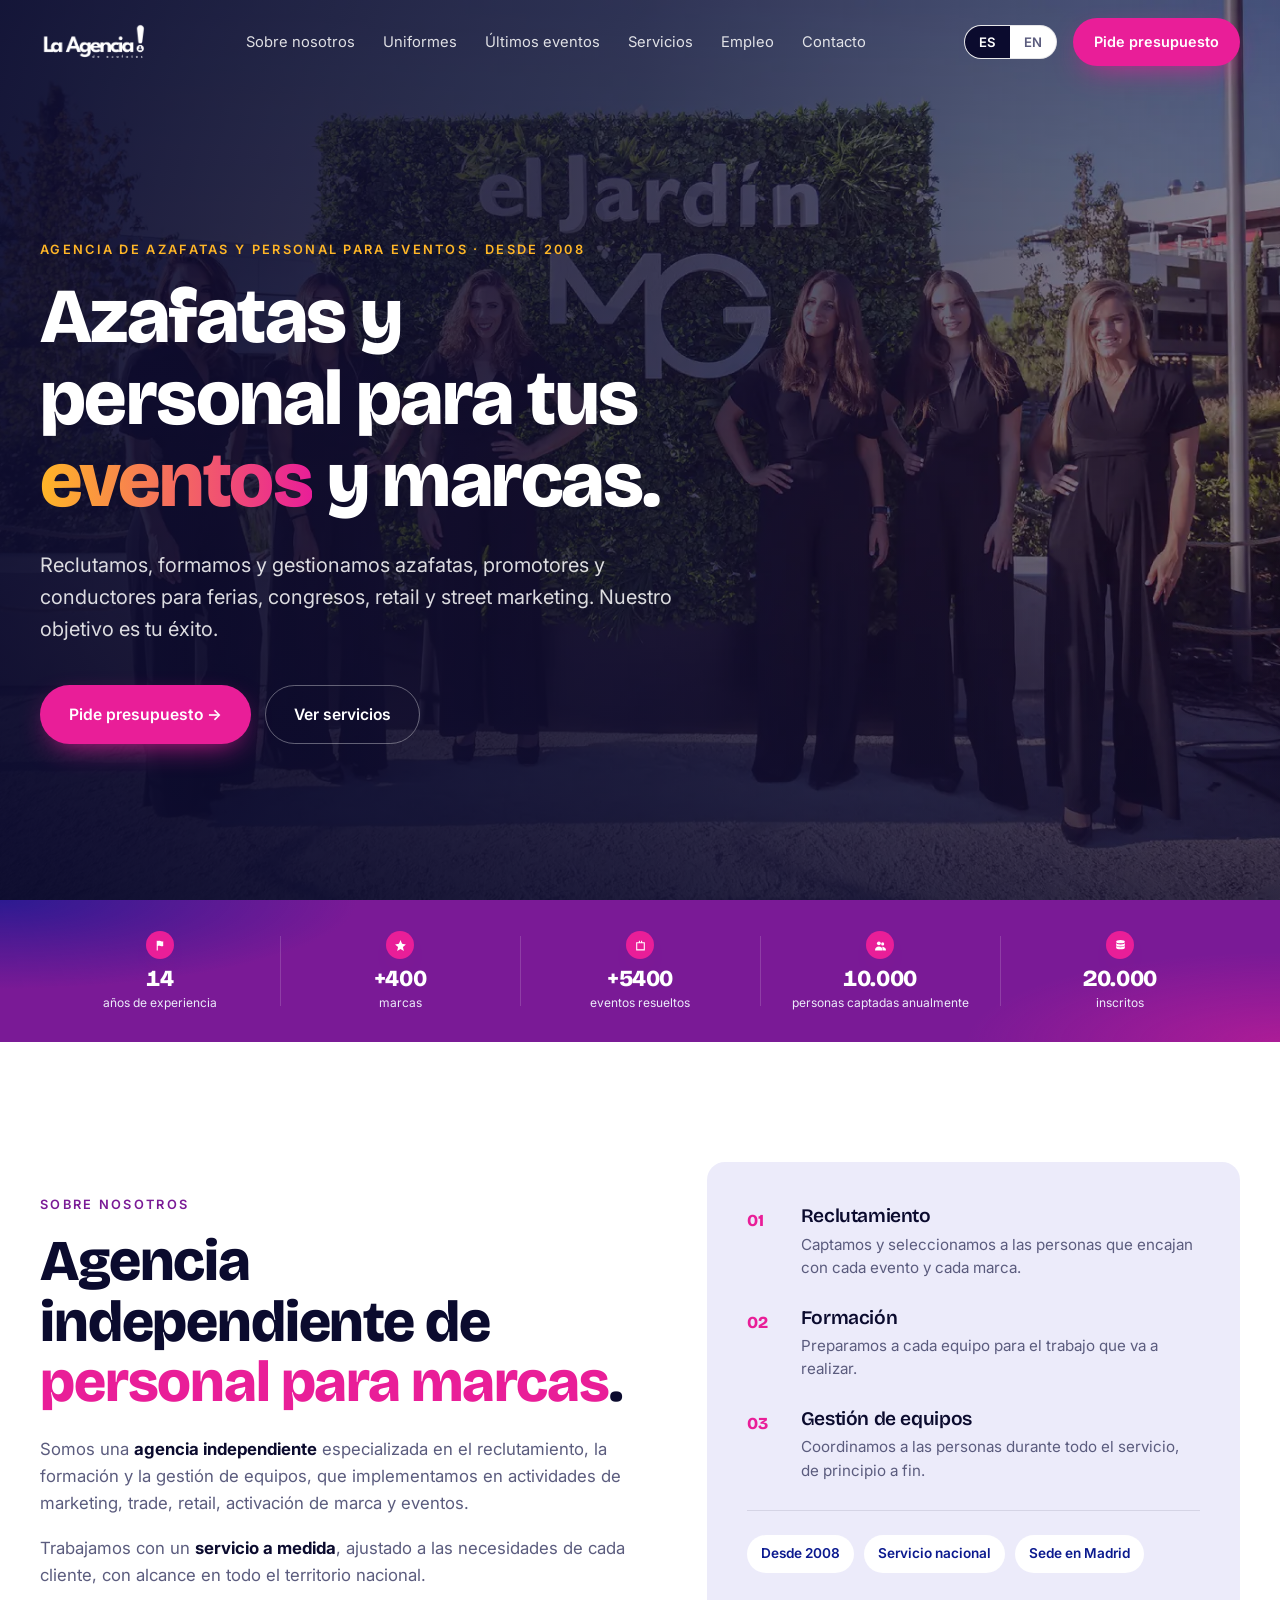
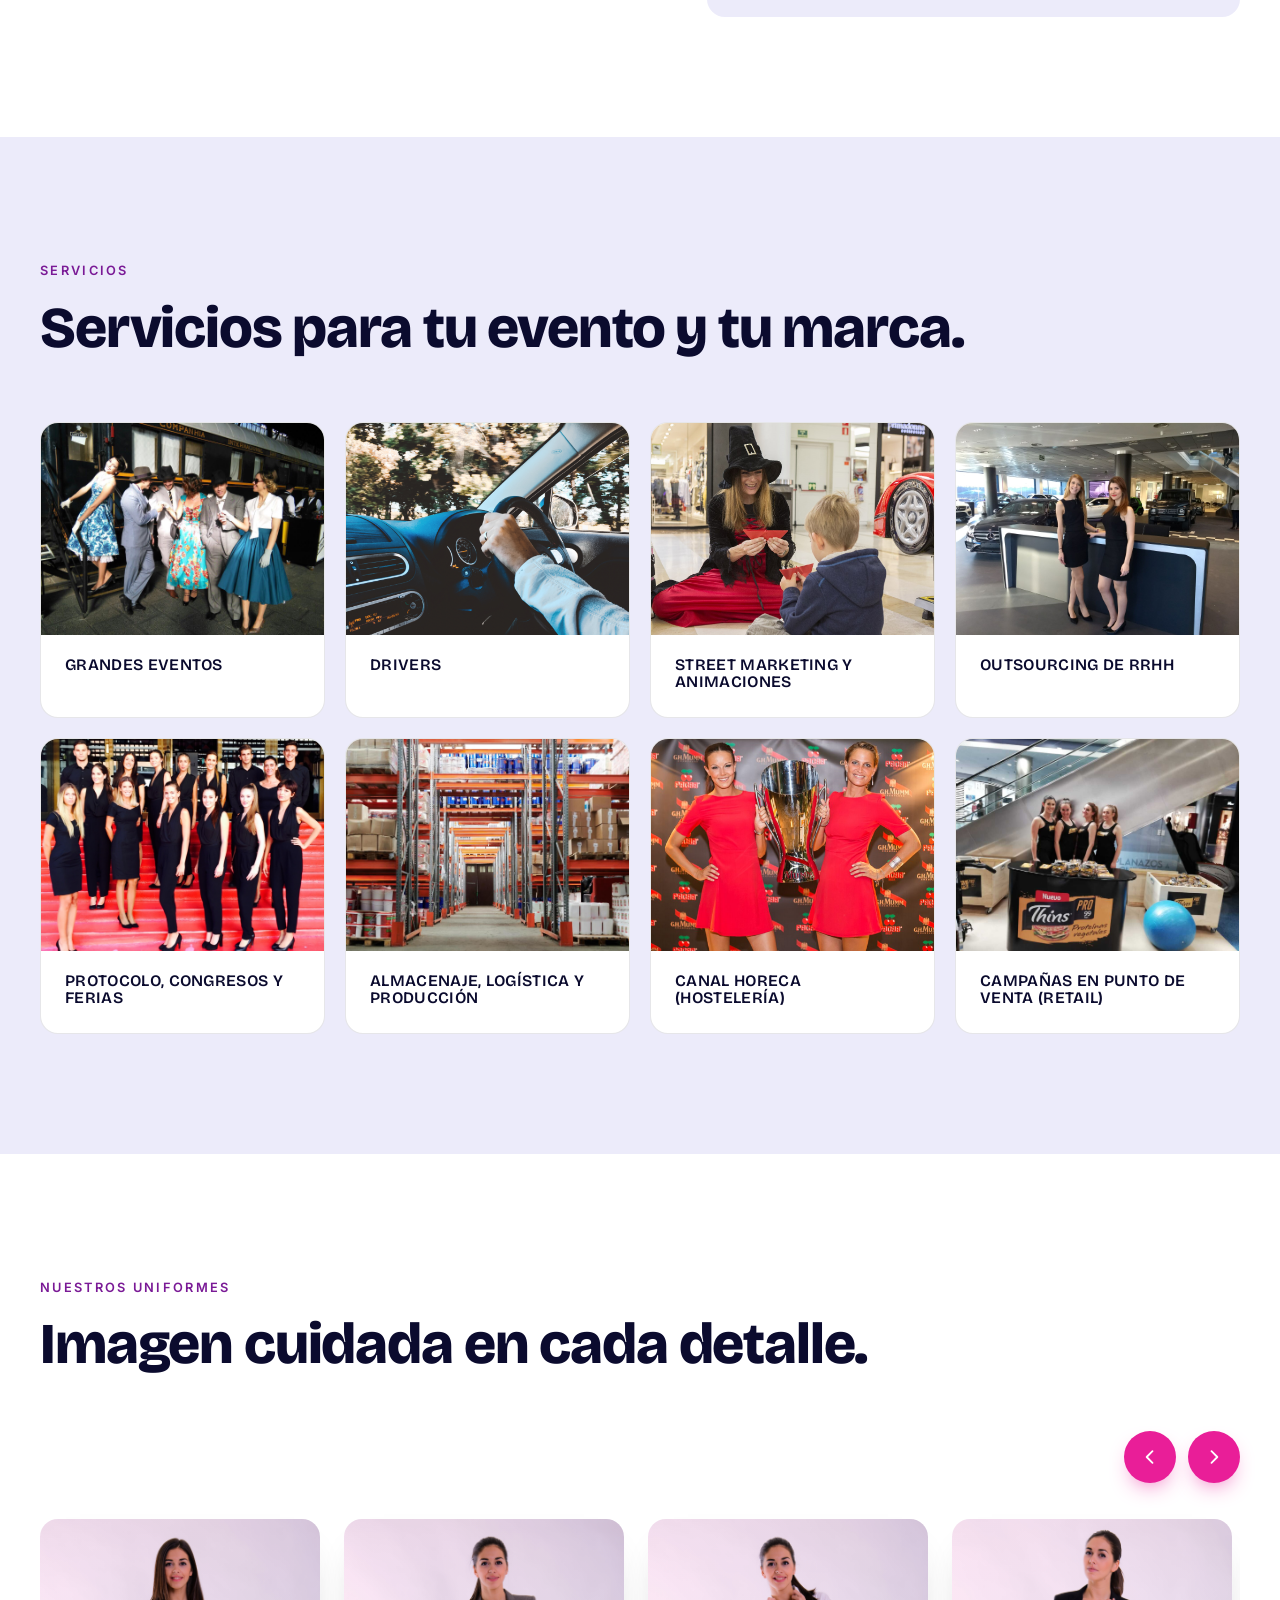
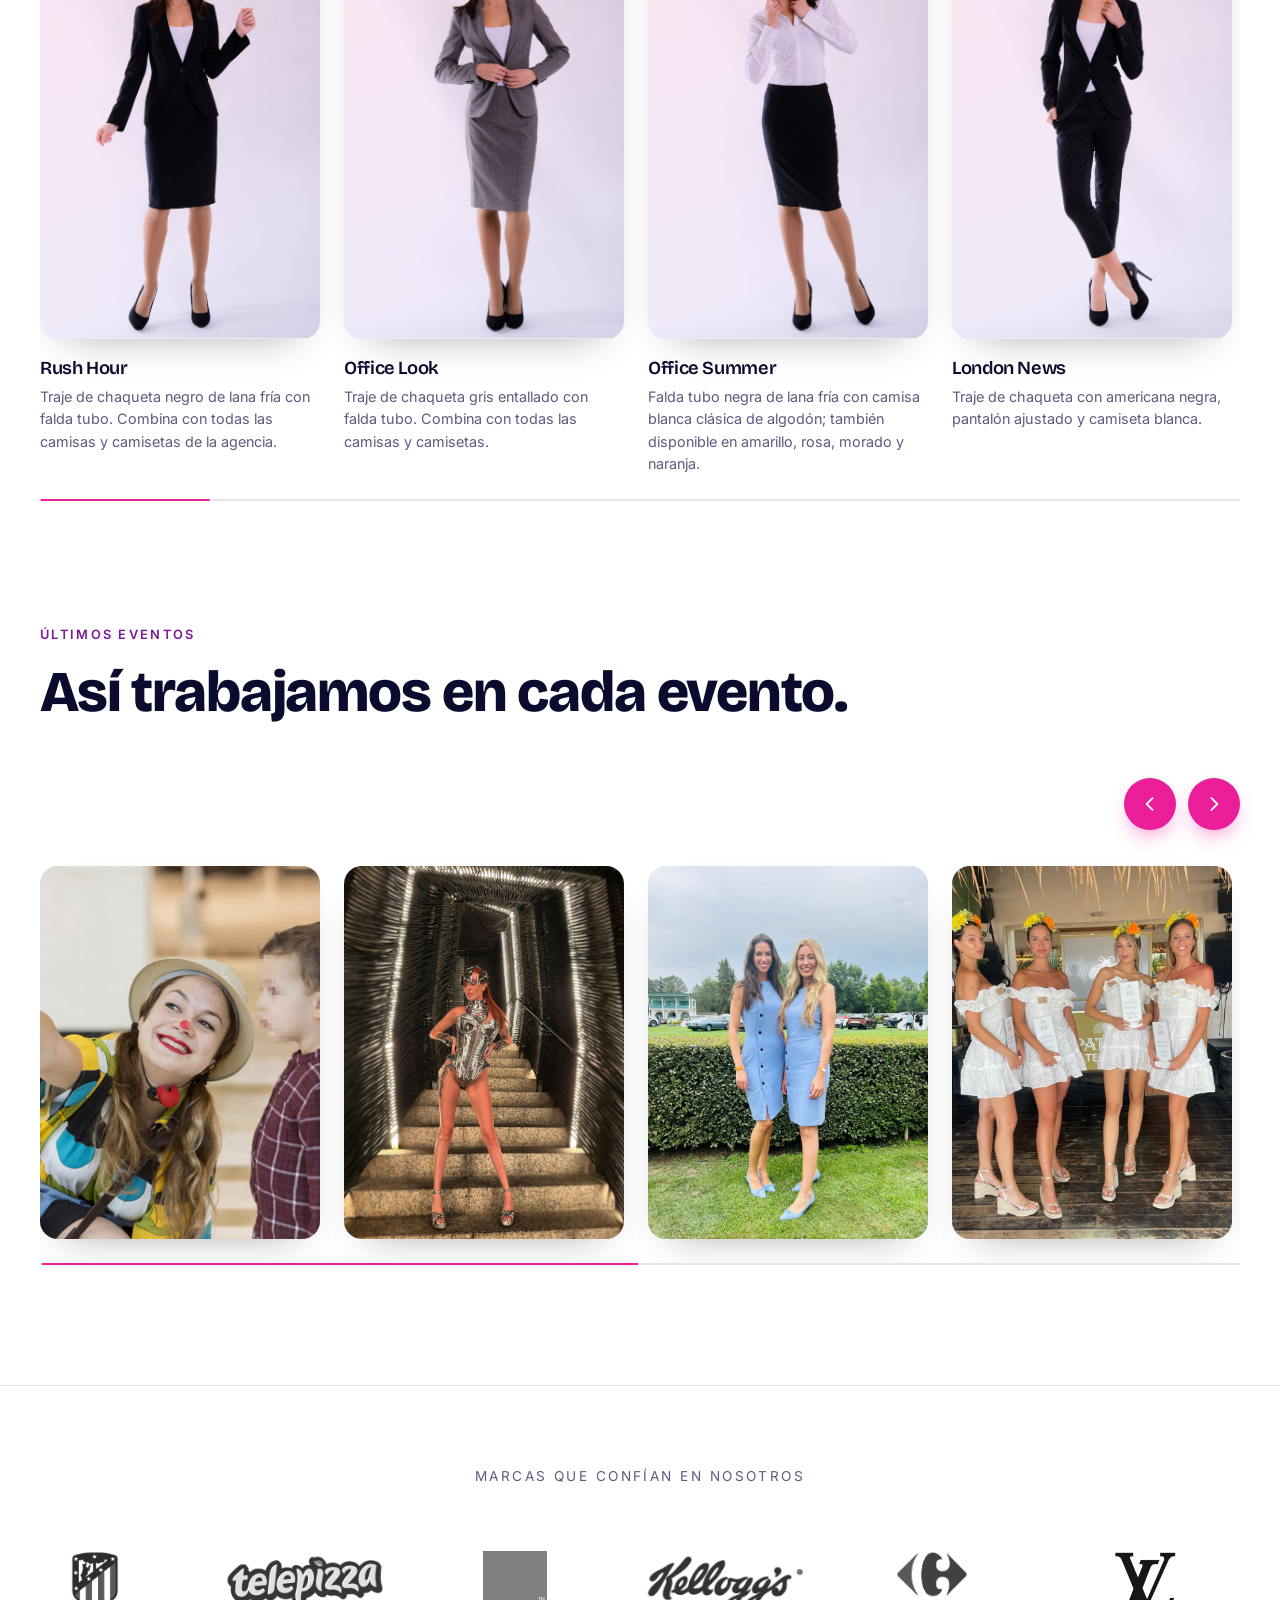
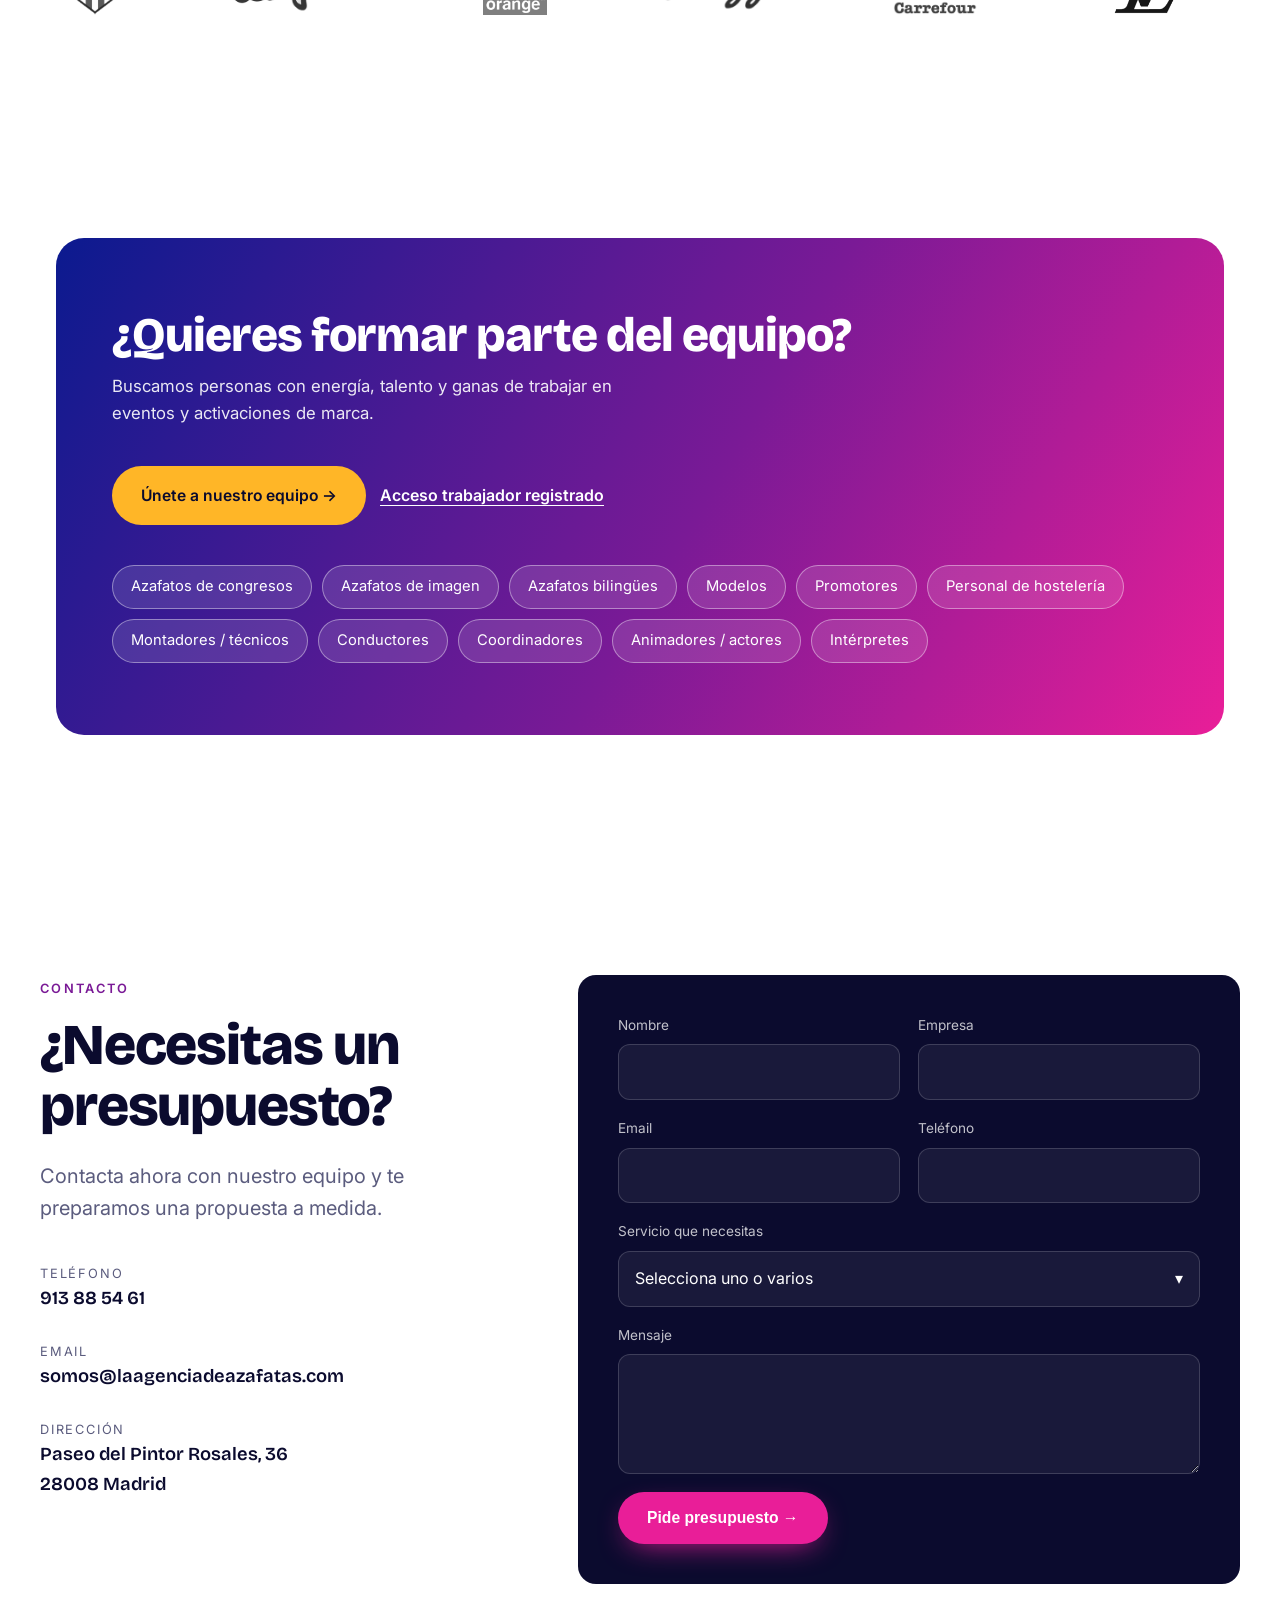
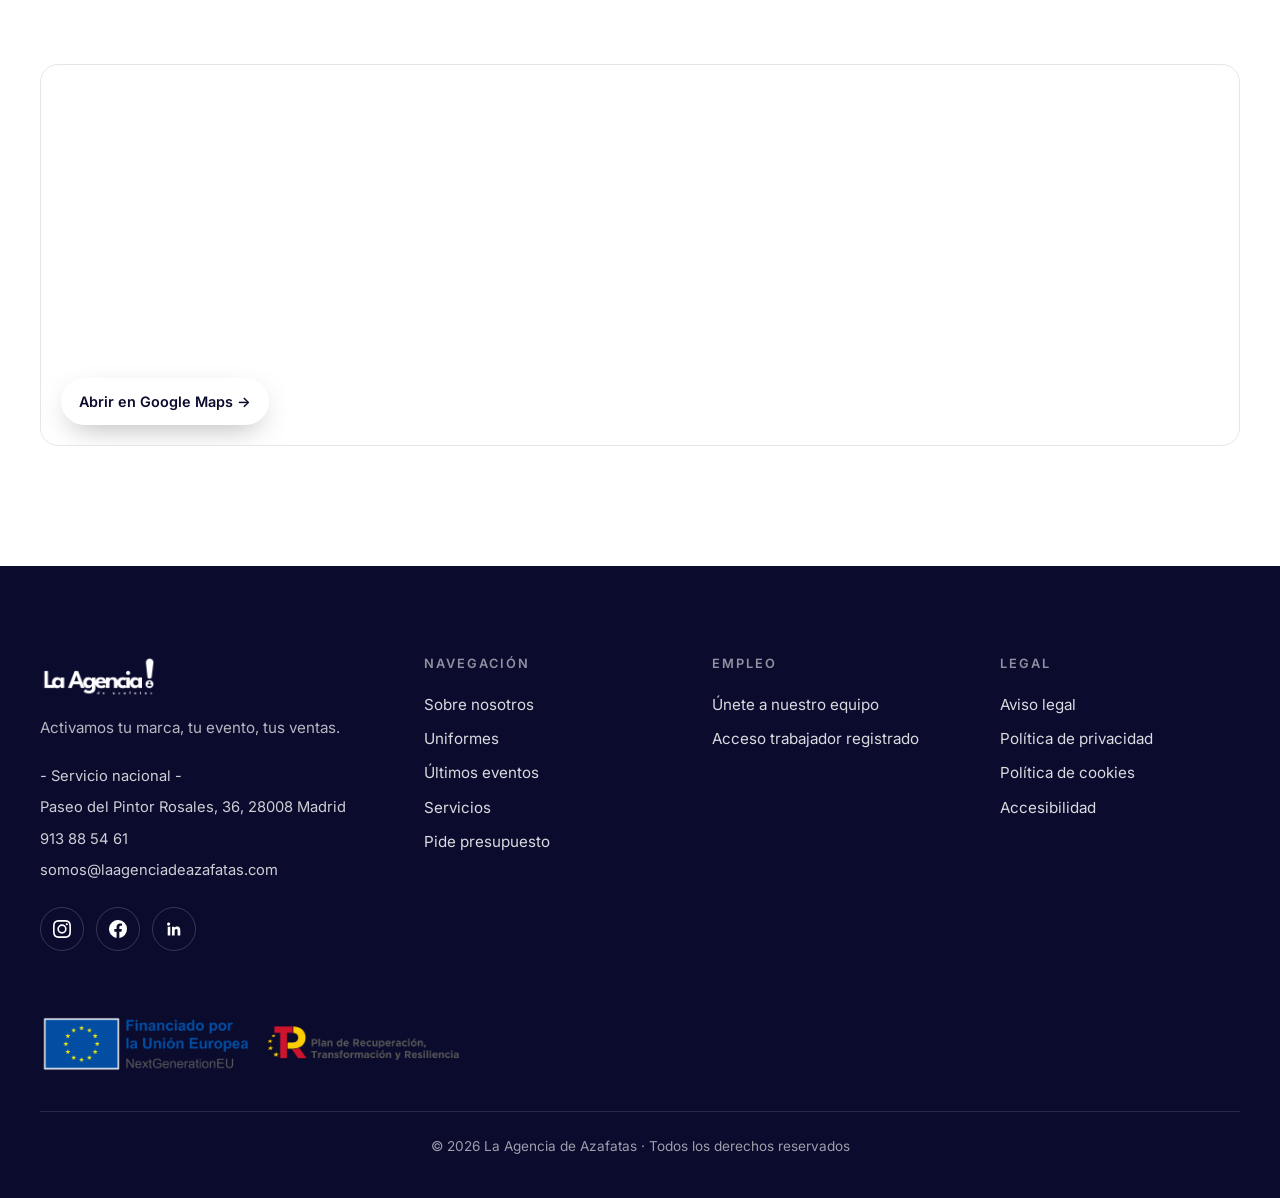
==== index.html @ 6ac0701c "Add files via upload" ====
﻿<!DOCTYPE html>
<html lang="es-ES">
<head>
  <meta charset="UTF-8">
  <meta name="viewport" content="width=device-width, initial-scale=1.0">
  <title>La Agencia de Azafatas | Activamos tu marca, tu evento, tus ventas</title>
  <meta name="description" content="Agencia independiente de reclutamiento, formación y gestión de equipos para marketing, trade, retail, activación de marca y eventos. Desde 2008.">
  <link rel="icon" href="favicon.svg" type="image/svg+xml">
  <link rel="icon" href="favicon.png" type="image/png">
  <link rel="apple-touch-icon" href="favicon.png">
  <link rel="preconnect" href="https://fonts.googleapis.com">
  <link rel="preconnect" href="https://fonts.gstatic.com" crossorigin>
  <link href="https://fonts.googleapis.com/css2?family=Bricolage+Grotesque:opsz,wght@12..96,400;12..96,600;12..96,800&family=Inter:wght@400;500;600&display=swap" rel="stylesheet">
  <style>
    :root {
      --bg: #FFFFFF;
      --surface: #FFFFFF;
      --surface-2: #ECEBFA;
      --ink: #0B0B2E;
      --text: #0B0B2E;
      --muted: #5B5C7E;
      --indigo: #0B1A8F;
      --violet: #7A1A96;
      --accent: #E91E98;
      --accent-dark: #0B1A8F;
      --gold: #FFB627;
      --rose: #FDE6F3;
      --line: rgba(11, 11, 46, 0.10);
      --radius: 18px;
      --max: 1200px;
      --font-display: 'Bricolage Grotesque', system-ui, sans-serif;
      --font-body: 'Inter', system-ui, sans-serif;
    }

    * { margin: 0; padding: 0; box-sizing: border-box; }
    html { scroll-behavior: smooth; }
    body {
      background: var(--bg);
      color: var(--text);
      font-family: var(--font-body);
      line-height: 1.6;
      overflow-x: hidden;
    }
    img, svg { display: block; max-width: 100%; }
    a { color: inherit; text-decoration: none; }
    ::selection { background: var(--accent); color: #fff; }
    ::-webkit-scrollbar { width: 8px; }
    ::-webkit-scrollbar-track { background: var(--bg); }
    ::-webkit-scrollbar-thumb { background: var(--accent); border-radius: 4px; }

    .container { width: min(var(--max), calc(100% - 32px)); margin: 0 auto; }
    section { position: relative; padding: 120px 0; }

    .eyebrow {
      font-size: 0.8rem;
      letter-spacing: 0.18em;
      text-transform: uppercase;
      color: var(--violet);
      font-weight: 600;
      margin-bottom: 16px;
      display: inline-block;
    }
    h1, h2, h3 { font-family: var(--font-display); line-height: 1.05; letter-spacing: -0.02em; }
    h2 { font-size: clamp(2.2rem, 5vw, 3.6rem); font-weight: 800; margin-bottom: 24px; }
    h3 { font-size: 1.35rem; font-weight: 600; margin-bottom: 8px; }
    .lead { font-size: clamp(1.05rem, 1.6vw, 1.25rem); color: var(--muted); max-width: 640px; }

    .btn {
      display: inline-flex;
      align-items: center;
      gap: 10px;
      padding: 16px 28px;
      border-radius: 999px;
      font-weight: 600;
      font-size: 0.98rem;
      border: 1px solid transparent;
      transition: transform .3s ease, box-shadow .3s ease, background .3s ease, color .3s ease;
      cursor: pointer;
    }
    .btn-primary { background: var(--accent); color: #fff; box-shadow: 0 10px 30px -12px var(--accent); }
    .btn-primary:hover { transform: translateY(-3px); background: var(--accent-dark); }
    .btn-ghost { border-color: var(--line); color: var(--text); background: var(--surface); }
    .btn-ghost:hover { transform: translateY(-3px); border-color: var(--accent); color: var(--accent); }

    /* ---------- NAV ---------- */
    .nav {
      position: fixed;
      top: 0; left: 0; right: 0;
      z-index: 100;
      transition: background .4s ease, box-shadow .4s ease;
    }
    .nav.scrolled {
      background: color-mix(in srgb, var(--surface) 82%, transparent);
      backdrop-filter: blur(14px);
      -webkit-backdrop-filter: blur(14px);
      box-shadow: 0 1px 0 var(--line);
    }
    .nav-inner {
      display: flex;
      align-items: center;
      justify-content: space-between;
      gap: 24px;
      height: 84px;
    }
    .logo img { height: 42px; width: auto; }
    .nav-links { display: flex; align-items: center; gap: 28px; list-style: none; }
    .nav-links a { font-size: 0.92rem; color: var(--muted); transition: color .3s; }
    .nav-links a:hover { color: var(--accent); }
    .nav-right { display: flex; align-items: center; gap: 16px; }
    .lang {
      display: inline-flex;
      border: 1px solid var(--line);
      border-radius: 999px;
      overflow: hidden;
      background: var(--surface);
    }
    .lang button {
      background: none;
      border: none;
      padding: 8px 14px;
      font: 600 0.82rem var(--font-body);
      color: var(--muted);
      cursor: pointer;
      transition: background .3s, color .3s;
    }
    .lang button[aria-pressed="true"] { background: var(--ink); color: #fff; }
    .nav-cta { padding: 11px 20px; font-size: 0.9rem; }
    .menu-toggle {
      display: none;
      background: none;
      border: none;
      color: var(--text);
      font-size: 1.6rem;
      cursor: pointer;
      line-height: 1;
    }

    /* ---------- HERO ---------- */
    .hero {
      min-height: 100vh;
      min-height: 100svh;
      display: flex;
      flex-direction: column;
      justify-content: center;
      padding: 120px 0 40px;
      overflow: hidden;
    }
    .hero-bg {
      position: absolute;
      inset: -10% 0;
      background:
        radial-gradient(55% 50% at 85% 25%, color-mix(in srgb, var(--accent) 22%, transparent), transparent 70%),
        radial-gradient(45% 40% at 5% 90%, color-mix(in srgb, var(--accent) 10%, transparent), transparent 70%);
      z-index: -1;
      will-change: transform;
    }
    .hero h1 {
      font-size: clamp(2.025rem, 6.075vw, 5.0625rem);
      font-weight: 800;
      max-width: 14ch;
      margin-bottom: 28px;
    }
    .hero h1 em {
      font-style: normal;
      background: linear-gradient(90deg, var(--indigo), var(--accent));
      -webkit-background-clip: text;
      background-clip: text;
      color: transparent;
    }
    .hero-actions { display: flex; flex-wrap: wrap; gap: 14px; margin-top: 40px; }
    /* ---------- HERO CON VÍDEO EN BUCLE ---------- */
    .hero-video { position: relative; }
    #heroVideo {
      position: absolute;
      inset: 0;
      width: 100%;
      height: 100%;
      object-fit: cover;
    }
    .hero-shade {
      position: absolute;
      inset: 0;
      background:
        linear-gradient(90deg, rgba(11, 11, 46, 0.92) 0%, rgba(11, 11, 46, 0.72) 50%, rgba(11, 11, 46, 0.35) 100%),
        linear-gradient(0deg, rgba(11, 11, 46, 0.6) 0%, transparent 40%);
    }
    .hero-content { position: relative; z-index: 2; }
    .hero-video .eyebrow { color: var(--gold); }
    .hero-video h1 { color: #fff; }
    .hero-video h1 em {
      background: linear-gradient(90deg, var(--gold), var(--accent));
      -webkit-background-clip: text;
      background-clip: text;
      color: transparent;
    }
    .hero-video .lead { color: rgba(255, 255, 255, 0.85); }
    .hero-video .btn-ghost { background: transparent; color: #fff; border-color: rgba(255, 255, 255, 0.35); }
    .hero-video .btn-ghost:hover { color: var(--gold); border-color: var(--gold); }
    /* Barra transparente sobre el vídeo: logo y enlaces en blanco */
    .nav:not(.scrolled) .logo img { filter: brightness(0) invert(1); }
    .nav:not(.scrolled) .nav-links a { color: rgba(255, 255, 255, 0.85); }
    .nav:not(.scrolled) .nav-links a:hover { color: var(--gold); }
    .nav:not(.scrolled) .menu-toggle { color: #fff; }

    /* ---------- ABOUT ---------- */
    .about-grid {
      display: grid;
      grid-template-columns: 1.1fr 1fr;
      gap: 80px;
      align-items: center;
    }
    .about-text p + p { margin-top: 18px; }
    .about-text p { color: var(--muted); font-size: 1.05rem; }
    .about-text strong { color: var(--text); }
    .pillars {
      background: var(--surface-2);
      border-radius: var(--radius);
      padding: 44px 40px;
      display: grid;
      gap: 28px;
    }
    .pillar { display: flex; gap: 22px; align-items: flex-start; }
    .pillar-num {
      font-family: var(--font-display);
      font-size: 1.05rem;
      font-weight: 800;
      color: var(--accent);
      min-width: 32px;
      padding-top: 2px;
    }
    .pillar h3 { font-size: 1.2rem; margin-bottom: 6px; color: var(--ink); }
    .pillar p { color: var(--muted); font-size: 0.95rem; line-height: 1.55; margin: 0; }
    .pillar-facts {
      list-style: none;
      display: flex;
      flex-wrap: wrap;
      gap: 10px;
      padding-top: 24px;
      border-top: 1px solid var(--line);
    }
    .pillar-facts li {
      font-size: 0.85rem;
      font-weight: 600;
      color: var(--indigo);
      background: var(--surface);
      border-radius: 999px;
      padding: 8px 14px;
    }

    /* ---------- STATS BAND ---------- */
    .stats {
      background:
        radial-gradient(40% 90% at 0% 0%, color-mix(in srgb, var(--indigo) 70%, transparent), transparent 70%),
        radial-gradient(35% 90% at 100% 100%, color-mix(in srgb, var(--accent) 45%, transparent), transparent 70%),
        var(--violet);
      color: #fff;
      padding: 25px 0;
    }
    .stats-grid {
      list-style: none;
      display: grid;
      grid-template-columns: repeat(5, 1fr);
    }
    .stat {
      position: relative;
      text-align: center;
      padding: 6px 20px;
    }
    .stat + .stat::before {
      content: '';
      position: absolute;
      left: 0;
      top: 12%;
      bottom: 12%;
      width: 1px;
      background: rgba(255, 255, 255, 0.16);
    }
    .stat-icon {
      width: 28px;
      height: 28px;
      margin: 0 auto 8px;
      border-radius: 50%;
      display: grid;
      place-items: center;
      background: var(--accent);
      box-shadow: 0 10px 22px -12px var(--accent);
    }
    .stat-icon svg { width: 13px; height: 13px; fill: #fff; }
    .stat-num {
      font-family: var(--font-display);
      font-size: clamp(1.15rem, 1.8vw, 1.5rem);
      font-weight: 800;
      line-height: 1;
      letter-spacing: -0.02em;
      font-variant-numeric: tabular-nums;
    }
    .stat-label {
      margin-top: 4px;
      font-size: 0.75rem;
      line-height: 1.45;
      color: var(--surface-2);
    }
    .stat-clone { display: none; }
    @media (max-width: 1000px) {
      .stats-grid { grid-template-columns: repeat(3, 1fr); row-gap: 48px; }
      .stat + .stat::before { display: none; }
    }
    @media (max-width: 560px) {
      .stats { overflow: hidden; }
      .stats-grid {
        display: flex;
        width: max-content;
        animation: stats-loop 24s linear infinite;
      }
      .stat { flex: 0 0 200px; padding: 6px 28px; }
      .stat + .stat::before { display: block; }
      .stat-clone { display: block; }
      .stat-icon { width: 44px; height: 44px; margin-bottom: 10px; }
      .stat-icon svg { width: 20px; height: 20px; }
      .stat-num { font-size: 2.4rem; }
      .stat-label { margin-top: 6px; font-size: 0.95rem; }
    }
    @keyframes stats-loop {
      to { transform: translateX(-50%); }
    }

    /* ---------- SERVICES ---------- */
    .services { background: var(--surface-2); }
    .services-head { margin-bottom: 64px; }
    .services-grid {
      display: grid;
      grid-template-columns: repeat(auto-fit, minmax(260px, 1fr));
      gap: 20px;
      list-style: none;
    }
    .service-card {
      background: var(--surface);
      border: 1px solid var(--line);
      border-radius: var(--radius);
      overflow: hidden;
      transition: transform .5s cubic-bezier(.2,.8,.2,1), border-color .4s, box-shadow .5s;
    }
    .service-card:hover {
      transform: translateY(-8px);
      border-color: var(--accent);
      box-shadow: 0 24px 50px -24px color-mix(in srgb, var(--accent) 60%, transparent);
    }
    .service-img {
      position: relative;
      aspect-ratio: 4 / 3;
      overflow: hidden;
    }
    .service-img img {
      width: 100%;
      height: 100%;
      object-fit: cover;
      transition: transform .8s cubic-bezier(.2,.8,.2,1);
    }
    .service-card:hover .service-img img { transform: scale(1.06); }
    .service-body { padding: 22px 24px 26px; }
    .service-card h3 {
      font-size: 1rem;
      font-weight: 600;
      text-transform: uppercase;
      letter-spacing: 0.02em;
      margin-bottom: 0;
    }

    /* ---------- GALLERY PLACEHOLDERS ---------- */
    .gallery {
      display: grid;
      grid-template-columns: repeat(auto-fit, minmax(240px, 1fr));
      gap: 18px;
      margin-top: 56px;
      list-style: none;
    }
    .gallery li {
      aspect-ratio: 4 / 3;
      border-radius: var(--radius);
      background: linear-gradient(135deg, var(--surface-2), color-mix(in srgb, var(--accent) 18%, var(--surface-2)));
      border: 1px dashed color-mix(in srgb, var(--accent) 40%, transparent);
      display: grid;
      place-items: center;
      color: var(--muted);
      font-size: 0.85rem;
      text-align: center;
      padding: 16px;
    }

    .gallery li span {
      font-size: 0.8rem;
      background: var(--surface);
      padding: 6px 12px;
      border-radius: 999px;
    }
    .gallery li.has-photo {
      background-size: cover;
      background-position: center;
      border: none;
    }
    .gallery li.has-photo span { display: none; }

    /* ---------- CARRUSEL DE UNIFORMES ---------- */
    .uni-carousel { margin-top: 56px; }
    .uni-controls {
      display: flex;
      justify-content: flex-end;
      gap: 12px;
      margin-bottom: 28px;
    }
    .uni-btn {
      flex: 0 0 52px;
      width: 52px;
      height: 52px;
      padding: 0;
      display: grid;
      place-items: center;
      border: none;
      border-radius: 50%;
      background: var(--accent);
      color: #fff;
      cursor: pointer;
      box-shadow: 0 10px 24px -12px var(--accent);
      transition: transform .3s, box-shadow .3s;
    }
    .uni-btn svg { width: 20px; height: 20px; display: block; }
    .uni-btn:hover { transform: translateY(-2px); box-shadow: 0 16px 30px -12px var(--accent); }
    .uni-track {
      display: flex;
      gap: 24px;
      overflow-x: auto;
      scroll-snap-type: x mandatory;
      scroll-behavior: smooth;
      list-style: none;
      padding: 8px 4px 24px;
      scrollbar-width: none;
    }
    .uni-track::-webkit-scrollbar { display: none; }
    .uni-track:focus-visible { outline: 2px solid var(--accent); outline-offset: 4px; border-radius: var(--radius); }
    .uni-card {
      flex: 0 0 min(280px, 78vw);
      scroll-snap-align: start;
    }
    .uni-img {
      aspect-ratio: 3 / 4;
      border-radius: var(--radius);
      overflow: hidden;
      background: var(--surface-2);
      box-shadow: 0 18px 40px -26px rgba(20, 16, 26, .45);
    }
    .uni-img img {
      width: 100%;
      height: 100%;
      object-fit: cover;
      transition: transform .8s cubic-bezier(.2,.8,.2,1);
    }
    .uni-card:hover .uni-img img { transform: scale(1.05); }
    /* Prendas: se ve la figura completa sobre un fondo de color */
    .uni-img.is-garment {
      aspect-ratio: 2 / 3;
      background: linear-gradient(160deg, var(--rose), var(--surface-2));
    }
    .uni-img.is-garment img {
      object-fit: contain;
      mix-blend-mode: multiply;
    }
    .uni-name {
      font-size: 1.15rem;
      margin-top: 20px;
      transition: color .3s;
    }
    .uni-card:hover .uni-name { color: var(--accent); }
    .uni-desc {
      font-size: 0.9rem;
      color: var(--muted);
      margin-top: 8px;
      line-height: 1.55;
    }
    .uni-progress {
      height: 2px;
      background: var(--line);
      border-radius: 2px;
      overflow: hidden;
    }
    .uni-progress-fill {
      height: 100%;
      background: var(--accent);
      transition: transform .2s linear;
    }

    /* ---------- PERFILES DENTRO DE LA SECCIÓN DE EMPLEO ---------- */
    .join-profiles {
      flex: 0 0 100%;
      display: flex;
      flex-wrap: wrap;
      gap: 10px;
      list-style: none;
    }
    .join-profiles li {
      padding: 9px 18px;
      border: 1px solid rgba(255, 255, 255, 0.4);
      border-radius: 999px;
      background: rgba(255, 255, 255, 0.12);
      color: #fff;
      font-size: 0.92rem;
    }

    /* ---------- CLIENTS CAROUSEL ---------- */
    .clients { padding: 80px 0; border-top: 1px solid var(--line); overflow: hidden; }
    .clients-label {
      text-align: center;
      color: var(--muted);
      font-size: 0.85rem;
      letter-spacing: 0.18em;
      text-transform: uppercase;
      margin-bottom: 40px;
    }
    .carousel { overflow: hidden; }
    .carousel-track {
      display: flex;
      gap: 20px;
      width: max-content;
      animation: marquee 45s linear infinite;
      /* Los fondos blancos de los PNG se funden con el fondo de la página */
      mix-blend-mode: multiply;
    }
    .carousel:hover .carousel-track { animation-play-state: paused; }
    .logo-tile {
      flex: 0 0 auto;
      width: 190px;
      height: 110px;
      display: flex;
      align-items: center;
      justify-content: center;
    }
    .logo-tile img {
      display: block;
      height: 64px;
      width: auto;
      max-width: 160px;
      object-fit: contain;
      filter: grayscale(1);
      transition: filter .5s ease;
    }
    .logo-tile:hover img { filter: grayscale(0); }
    @keyframes marquee { to { transform: translateX(-50%); } }

    /* ---------- JOIN ---------- */
    .join {
      background: linear-gradient(120deg, var(--indigo), var(--violet) 55%, var(--accent));
      color: #fff;
      border-radius: 28px;
      padding: 72px 56px;
      display: flex;
      justify-content: space-between;
      align-items: center;
      gap: 40px;
      flex-wrap: wrap;
      margin: 0 auto;
      width: min(var(--max), calc(100% - 32px));
    }
    .join h2 { color: #fff; margin-bottom: 12px; font-size: clamp(2rem, 4vw, 3rem); }
    .join p { font-size: 1.05rem; max-width: 520px; opacity: .9; }
    .join-actions { display: flex; flex-wrap: wrap; gap: 14px; align-items: center; }
    .join .btn { background: var(--gold); color: var(--ink); box-shadow: none; }
    .join .btn:hover { transform: translateY(-3px); filter: brightness(1.06); }
    .join .text-link { color: #fff; font-weight: 600; text-decoration: underline; text-underline-offset: 4px; }

    /* ---------- CONTACT ---------- */
    .contact-grid {
      display: grid;
      grid-template-columns: 1fr 1.1fr;
      gap: 60px;
    }
    .contact-info { display: grid; gap: 28px; margin-top: 40px; }
    .contact-item .label { font-size: 0.8rem; text-transform: uppercase; letter-spacing: .14em; color: var(--muted); }
    .contact-item a, .contact-item p { font-size: 1.15rem; font-family: var(--font-display); font-weight: 600; }
    .contact-item a:hover { color: var(--accent); }
    .form {
      background: var(--ink);
      border-radius: var(--radius);
      padding: 40px;
      display: grid;
      gap: 18px;
    }
    .form-row { display: grid; grid-template-columns: 1fr 1fr; gap: 18px; }
    .field { display: flex; flex-direction: column; gap: 8px; }
    .field label { font-size: 0.85rem; color: var(--muted); }
    .field input, .field select, .field textarea {
      background: var(--bg);
      border: 1px solid var(--line);
      border-radius: 12px;
      padding: 14px 16px;
      color: var(--text);
      font: inherit;
      transition: border-color .3s, box-shadow .3s;
    }
    .field textarea { min-height: 120px; resize: vertical; }
    .field input:focus, .field select:focus, .field textarea:focus {
      outline: none;
      border-color: var(--accent);
      box-shadow: 0 0 0 4px color-mix(in srgb, var(--accent) 18%, transparent);
    }
    .form .btn { justify-self: start; }
    .form .field .field-label { font-size: 0.85rem; color: rgba(255, 255, 255, 0.75); }
    .form .field input[type="checkbox"] {
      flex: 0 0 18px;
      width: 18px;
      height: 18px;
      padding: 0;
      margin: 0;
      background: transparent;
      border: 0;
      accent-color: var(--accent);
    }
    .multi summary {
      list-style: none;
      cursor: pointer;
      display: flex;
      justify-content: space-between;
      align-items: center;
      padding: 14px 16px;
      border-radius: 12px;
      background: rgba(255, 255, 255, 0.06);
      border: 1px solid rgba(255, 255, 255, 0.16);
      color: #fff;
      font-size: 1rem;
    }
    .multi summary::-webkit-details-marker { display: none; }
    .multi summary::after { content: '▾'; transition: transform .3s; }
    .multi[open] summary::after { transform: rotate(180deg); }
    .multi-list {
      display: grid;
      gap: 12px;
      margin-top: 8px;
      padding: 16px;
      border-radius: 12px;
      background: rgba(255, 255, 255, 0.06);
      border: 1px solid rgba(255, 255, 255, 0.16);
    }
    .form .multi-list label {
      display: flex;
      align-items: center;
      gap: 10px;
      color: #fff;
      font-size: 0.95rem;
      cursor: pointer;
    }
    .form .multi-list .multi-all {
      padding-bottom: 12px;
      border-bottom: 1px solid rgba(255, 255, 255, 0.14);
      font-weight: 600;
    }
    .form .field label { color: rgba(255, 255, 255, 0.75); }
    .form .field input, .form .field textarea {
      background: rgba(255, 255, 255, 0.06);
      border-color: rgba(255, 255, 255, 0.16);
      color: #fff;
    }

    .map {
      margin-top: 80px;
      border-radius: var(--radius);
      overflow: hidden;
      border: 1px solid var(--line);
      position: relative;
    }
    .map iframe { display: block; width: 100%; height: 380px; border: 0; filter: grayscale(.15); }
    .map-link {
      position: absolute;
      left: 20px;
      bottom: 20px;
      background: var(--surface);
      padding: 12px 18px;
      border-radius: 999px;
      font-weight: 600;
      font-size: 0.9rem;
      box-shadow: 0 10px 30px -10px rgba(0,0,0,.35);
    }
    .map-link:hover { color: var(--accent); }

    /* ---------- FOOTER ---------- */
    footer {
      background: var(--ink);
      color: #fff;
      padding: 88px 0 40px;
    }
    .footer-top {
      display: grid;
      grid-template-columns: 1.4fr 1fr 1fr 1fr;
      gap: 48px;
    }
    /* Versión en blanco del logo de color, para fondo oscuro */
    .footer-logo img { height: 46px; width: auto; filter: brightness(0) invert(1); }
    .footer-tagline { color: rgba(255,255,255,.7); margin-top: 16px; font-size: .95rem; max-width: 320px; }
    .footer-contact { margin-top: 24px; display: grid; gap: 8px; font-size: .92rem; color: rgba(255,255,255,.8); font-style: normal; }
    .footer-contact a:hover { color: var(--accent); }
    .footer-social { display: flex; gap: 12px; margin-top: 24px; }
    .footer-social a {
      width: 44px; height: 44px;
      border-radius: 50%;
      border: 1px solid rgba(255,255,255,.18);
      display: grid;
      place-items: center;
      transition: background .3s, border-color .3s, transform .3s;
    }
    .footer-social a:hover { background: var(--accent); border-color: var(--accent); transform: translateY(-3px); }
    .footer-social svg { width: 18px; height: 18px; fill: currentColor; }
    .footer-col h4 {
      font-family: var(--font-body);
      font-size: .8rem;
      letter-spacing: .16em;
      text-transform: uppercase;
      color: rgba(255,255,255,.55);
      margin-bottom: 18px;
      font-weight: 600;
    }
    .footer-col ul { list-style: none; display: grid; gap: 10px; font-size: .95rem; }
    .footer-col a { color: rgba(255,255,255,.85); transition: color .3s; }
    .footer-col a:hover { color: var(--accent); }

    .footer-eu { margin-top: 56px; }
    .footer-eu img { height: 72px; width: auto; border-radius: 10px; }

    .footer-legal {
      margin-top: 32px;
      padding-top: 24px;
      border-top: 1px solid rgba(255,255,255,.12);
      display: flex;
      justify-content: center;
      text-align: center;
      color: rgba(255,255,255,.6);
      font-size: .85rem;
    }
    .footer-legal nav ul { display: flex; flex-wrap: wrap; gap: 20px; list-style: none; }
    .footer-legal a:hover { color: var(--accent); }

    /* ---------- REVEAL ---------- */
    .reveal {
      opacity: 0;
      transform: translateY(40px);
      transition: opacity .9s cubic-bezier(.2,.8,.2,1), transform .9s cubic-bezier(.2,.8,.2,1);
      transition-delay: var(--d, 0s);
    }
    .reveal.visible { opacity: 1; transform: none; }
    .reveal-left { opacity: 0; transform: translateX(-60px); transition: opacity 1s ease, transform 1s cubic-bezier(.2,.8,.2,1); }
    .reveal-left.visible { opacity: 1; transform: none; }

    /* ---------- RESPONSIVE ---------- */
    @media (max-width: 1000px) {
      .footer-top { grid-template-columns: 1fr 1fr; }
    }
    @media (max-width: 900px) {
      section { padding: 90px 0; }
      .nav-links {
        position: fixed;
        inset: 84px 0 auto 0;
        flex-direction: column;
        align-items: stretch;
        gap: 0;
        background: var(--surface);
        border-bottom: 1px solid var(--line);
        padding: 12px 0;
        transform: translateY(-120%);
        transition: transform .4s ease;
        z-index: -1;
        box-shadow: 0 20px 40px -20px rgba(0,0,0,.2);
      }
      .nav-links.open { transform: none; }
      .nav-links:not(.open) { visibility: hidden; opacity: 0; }
      .nav-links li a { display: block; padding: 16px 24px; font-size: 1.05rem; color: var(--text); }
      .nav-cta { display: none; }
      .menu-toggle { display: block; }
      .about-grid, .contact-grid { grid-template-columns: 1fr; gap: 50px; }
      .join { padding: 48px 28px; }
    }
    @media (max-width: 560px) {
      .logo img { height: 30px; }
      .nav-right { gap: 8px; }
      .lang button { padding: 7px 10px; }
      .hero { min-height: auto; padding: 130px 0 90px; }
      .hero h1 { font-size: clamp(2.6rem, 12vw, 3.4rem); }
      .form { padding: 28px 22px; }
      .form-row { grid-template-columns: 1fr; }
      .hero-actions .btn { width: 100%; justify-content: center; }
      .footer-top { grid-template-columns: 1fr; }
      .map iframe { height: 300px; }
      .map-link { left: 12px; right: 12px; bottom: 12px; text-align: center; }
    }

    @media (prefers-reduced-motion: reduce) {
      *, *::before, *::after {
        animation-duration: 0.01ms !important;
        animation-iteration-count: 1 !important;
        transition-duration: 0.01ms !important;
        scroll-behavior: auto !important;
      }
      .reveal, .reveal-left { opacity: 1; transform: none; }
    }
  </style>
</head>
<body>

  <!-- NAV -->
  <header class="nav" id="nav">
    <div class="container nav-inner">
      <a href="#inicio" class="logo"><img src="logo-color.png" alt="La Agencia de Azafatas" data-i18n-alt="logoAlt"></a>
      <ul class="nav-links" id="navLinks">
        <li><a href="#sobre" data-i18n="navAbout">Sobre nosotros</a></li>
        <li><a href="#uniformes" data-i18n="navUniforms">Uniformes</a></li>
        <li><a href="#eventos" data-i18n="navEvents">Últimos eventos</a></li>
        <li><a href="#servicios" data-i18n="navServices">Servicios</a></li>
        <li><a href="#empleo" data-i18n="navJobs">Empleo</a></li>
        <li><a href="#contacto" data-i18n="navContact">Contacto</a></li>
      </ul>
      <div class="nav-right">
        <div class="lang" role="group" aria-label="Idioma">
          <button type="button" data-lang="es" aria-pressed="true">ES</button>
          <button type="button" data-lang="en" aria-pressed="false">EN</button>
        </div>
        <a href="#contacto" class="btn btn-primary nav-cta" data-i18n="navCta">Pide presupuesto</a>
        <button class="menu-toggle" id="menuToggle" aria-label="Abrir menú" aria-expanded="false">☰</button>
      </div>
    </div>
  </header>

  <!-- HERO -->
  <section class="hero hero-video" id="inicio">
    <video id="heroVideo" src="hero.mp4" poster="hero-poster.jpg" autoplay loop muted playsinline preload="auto" aria-hidden="true"></video>
    <div class="hero-shade"></div>
    <div class="container hero-content">
      <span class="eyebrow reveal" data-i18n="heroEyebrow">Agencia de azafatas y personal para eventos · Desde 2008</span>
      <h1 class="reveal" style="--d:.1s" data-i18n-html="heroTitle">Azafatas y personal para tus <em>eventos</em> y marcas.</h1>
      <p class="lead reveal" style="--d:.25s" data-i18n="heroLead">Reclutamos, formamos y gestionamos azafatas, promotores y conductores para ferias, congresos, retail y street marketing. Nuestro objetivo es tu éxito.</p>
      <div class="hero-actions reveal" style="--d:.4s">
        <a href="#contacto" class="btn btn-primary" data-i18n="heroCta1">Pide presupuesto →</a>
        <a href="#servicios" class="btn btn-ghost" data-i18n="heroCta2">Ver servicios</a>
      </div>
    </div>
  </section>

  <!-- BANDA DE CIFRAS -->
  <section class="stats" aria-label="Cifras clave">
    <ul class="container stats-grid">
      <li class="stat reveal">
        <span class="stat-icon"><svg viewBox="0 0 24 24" aria-hidden="true"><path d="M5 3h2v18H5zM7 4c4-2 6 2 10 0v9c-4 2-6-2-10 0z"/></svg></span>
        <div class="stat-num" data-to="14">14</div>
        <p class="stat-label" data-i18n="statYears">años de experiencia</p>
      </li>
      <li class="stat reveal" style="--d:.08s">
        <span class="stat-icon"><svg viewBox="0 0 24 24" aria-hidden="true"><path d="M12 2l2.9 6.9L22 10l-5.5 4.8L18.2 22 12 18.3 5.8 22l1.7-7.2L2 10l7.1-1.1z"/></svg></span>
        <div class="stat-num" data-to="400" data-prefix="+">+400</div>
        <p class="stat-label" data-i18n="statBrands">marcas</p>
      </li>
      <li class="stat reveal" style="--d:.16s">
        <span class="stat-icon"><svg viewBox="0 0 24 24" aria-hidden="true"><path d="M9 3h6v3h5v15H4V6h5zm2 0v3h2V3zM6 8v11h12V8z"/></svg></span>
        <div class="stat-num" data-to="5400" data-prefix="+">+5.400</div>
        <p class="stat-label" data-i18n="statEvents">eventos resueltos</p>
      </li>
      <li class="stat reveal" style="--d:.24s">
        <span class="stat-icon"><svg viewBox="0 0 24 24" aria-hidden="true"><circle cx="9" cy="8" r="3.5"/><circle cx="16" cy="9" r="2.8"/><path d="M2 20c0-3.6 3-6 7-6s7 2.4 7 6v1H2zM15 14.2c3.6.3 7 2.2 7 5.8v1h-5z"/></svg></span>
        <div class="stat-num" data-to="10000">10.000</div>
        <p class="stat-label" data-i18n="statPeople">personas captadas anualmente</p>
      </li>
      <li class="stat reveal" style="--d:.32s">
        <span class="stat-icon"><svg viewBox="0 0 24 24" aria-hidden="true"><ellipse cx="12" cy="5" rx="8" ry="3"/><path d="M4 7v4c0 1.7 3.6 3 8 3s8-1.3 8-3V7c0 1.7-3.6 3-8 3S4 8.7 4 7zm0 5v4c0 1.7 3.6 3 8 3s8-1.3 8-3v-4c0 1.7-3.6 3-8 3s-8-1.3-8-3z"/></svg></span>
        <div class="stat-num" data-to="20000">20.000</div>
        <p class="stat-label" data-i18n="statRegistered">inscritos</p>
      </li>
    </ul>
  </section>

  <!-- SOBRE NOSOTROS -->
  <section id="sobre">
    <div class="container about-grid">
      <div class="about-text reveal-left">
        <span class="eyebrow" data-i18n="aboutEyebrow">Sobre nosotros</span>
        <h2 data-i18n-html="aboutTitle">Agencia independiente de <span style="color:var(--accent)">personal para marcas</span>.</h2>
        <p data-i18n-html="aboutP1">Somos una <strong>agencia independiente</strong> especializada en el reclutamiento, la formación y la gestión de equipos, que implementamos en actividades de marketing, trade, retail, activación de marca y eventos.</p>
        <p data-i18n-html="aboutP2">Trabajamos con un <strong>servicio a medida</strong>, ajustado a las necesidades de cada cliente, con alcance en todo el territorio nacional.</p>
      </div>
      <div class="pillars reveal" style="--d:.2s">
        <div class="pillar">
          <span class="pillar-num">01</span>
          <div>
            <h3 data-i18n="pillar1Title">Reclutamiento</h3>
            <p data-i18n="pillar1Text">Captamos y seleccionamos a las personas que encajan con cada evento y cada marca.</p>
          </div>
        </div>
        <div class="pillar">
          <span class="pillar-num">02</span>
          <div>
            <h3 data-i18n="pillar2Title">Formación</h3>
            <p data-i18n="pillar2Text">Preparamos a cada equipo para el trabajo que va a realizar.</p>
          </div>
        </div>
        <div class="pillar">
          <span class="pillar-num">03</span>
          <div>
            <h3 data-i18n="pillar3Title">Gestión de equipos</h3>
            <p data-i18n="pillar3Text">Coordinamos a las personas durante todo el servicio, de principio a fin.</p>
          </div>
        </div>
        <ul class="pillar-facts">
          <li data-i18n="factSince">Desde 2008</li>
          <li data-i18n="factNational">Servicio nacional</li>
          <li data-i18n="factMadrid">Sede en Madrid</li>
        </ul>
      </div>
    </div>
  </section>

  <!-- SERVICIOS -->
  <section class="services" id="servicios">
    <div class="container">
      <div class="services-head">
        <span class="eyebrow reveal" data-i18n="servicesEyebrow">Servicios</span>
        <h2 class="reveal" style="--d:.1s" data-i18n="servicesTitle">Servicios para tu evento y tu marca.</h2>
      </div>
      <ul class="services-grid">
        <li class="service-card reveal" style="--d:0s"><div class="service-img"><img src="Servicios/2dbef56e07b8b94079e725188aee448a_56afbd3e3660d1237daa185cbe2c6636_img_3183.jfif" alt="" data-i18n-alt="s1" loading="lazy"></div><div class="service-body"><h3 data-i18n="s1">Grandes eventos</h3></div></li>
        <li class="service-card reveal" style="--d:.08s"><div class="service-img"><img src="Servicios/drivers.webp" alt="" data-i18n-alt="s2" loading="lazy"></div><div class="service-body"><h3 data-i18n="s2">Drivers</h3></div></li>
        <li class="service-card reveal" style="--d:.16s"><div class="service-img"><img src="Servicios/dad6a4a444bfcdfa9a07a460f5a446c1_ae077a4d389546cde4f3eadfffbea81b_animacion-ninos-territorio-imaginamarzo021.jpg" alt="" data-i18n-alt="s3" loading="lazy"></div><div class="service-body"><h3 data-i18n="s3">Street marketing y animaciones</h3></div></li>
        <li class="service-card reveal" style="--d:.24s"><div class="service-img"><img src="Servicios/4f998c57181d727a4e81d79d086694c2_0d776777053929d612ba3e28eebc1b85_37c231d5-fb4e-45c9-965f-49cd2b6014c3.jpg" alt="" data-i18n-alt="s4" loading="lazy"></div><div class="service-body"><h3 data-i18n="s4">Outsourcing de RRHH</h3></div></li>
        <li class="service-card reveal" style="--d:.32s"><div class="service-img"><img src="Servicios/8e1057552d34cbdee9947364d6325849_fad558e4d1cdb68506d2a5b330aaf5b7_congreso.jpg" alt="" data-i18n-alt="s5" loading="lazy"></div><div class="service-body"><h3 data-i18n="s5">Protocolo, congresos y ferias</h3></div></li>
        <li class="service-card reveal" style="--d:.4s"><div class="service-img"><img src="Servicios/03a4c4aa38fe58eb4256bb039677841d_8a8afc6dacc6ae47f18985584948cb28_pexels-tiger-lily-4483610-1-.jpg" alt="" data-i18n-alt="s6" loading="lazy"></div><div class="service-body"><h3 data-i18n="s6">Almacenaje, logística y producción</h3></div></li>
        <li class="service-card reveal" style="--d:.48s"><div class="service-img"><img src="Servicios/canalhoreca.webp" alt="" data-i18n-alt="s7" loading="lazy"></div><div class="service-body"><h3 data-i18n="s7">Canal HORECA (hostelería)</h3></div></li>
        <li class="service-card reveal" style="--d:.56s"><div class="service-img"><img src="Servicios/79c186d3df232aff1408634c3cb9a6cc_7f90228e8d027afab6ec1632c4a3d11f_promotoras-cc-el-saler-vlc-todas.jpg" alt="" data-i18n-alt="s8" loading="lazy"></div><div class="service-body"><h3 data-i18n="s8">Campañas en punto de venta (retail)</h3></div></li>
      </ul>
    </div>
  </section>

  <!-- UNIFORMES -->
  <section id="uniformes">
    <div class="container">
      <span class="eyebrow reveal" data-i18n="uniEyebrow">Nuestros uniformes</span>
      <h2 class="reveal" style="--d:.1s" data-i18n="uniTitle">Imagen cuidada en cada detalle.</h2>
      <div class="uni-carousel reveal" style="--d:.2s">
        <div class="uni-controls">
          <button class="uni-btn" type="button" data-dir="-1" aria-label="Anterior"><svg viewBox="0 0 24 24" aria-hidden="true"><path d="M15 5l-7 7 7 7" fill="none" stroke="currentColor" stroke-width="2.2" stroke-linecap="round" stroke-linejoin="round"/></svg></button>
          <button class="uni-btn" type="button" data-dir="1" aria-label="Siguiente"><svg viewBox="0 0 24 24" aria-hidden="true"><path d="M9 5l7 7-7 7" fill="none" stroke="currentColor" stroke-width="2.2" stroke-linecap="round" stroke-linejoin="round"/></svg></button>
        </div>
        <ul class="uni-track" id="uniTrack"></ul>
        <div class="uni-progress"><div class="uni-progress-fill" id="uniFill"></div></div>
      </div>
    </div>
  </section>

  <!-- ÚLTIMOS EVENTOS -->
  <section id="eventos" style="padding-top:0">
    <div class="container">
      <span class="eyebrow reveal" data-i18n="eventsEyebrow">Últimos eventos</span>
      <h2 class="reveal" style="--d:.1s" data-i18n="eventsTitle">Así trabajamos en cada evento.</h2>
      <div class="uni-carousel reveal" style="--d:.2s">
        <div class="uni-controls">
          <button class="uni-btn" type="button" data-dir="-1" aria-label="Anterior"><svg viewBox="0 0 24 24" aria-hidden="true"><path d="M15 5l-7 7 7 7" fill="none" stroke="currentColor" stroke-width="2.2" stroke-linecap="round" stroke-linejoin="round"/></svg></button>
          <button class="uni-btn" type="button" data-dir="1" aria-label="Siguiente"><svg viewBox="0 0 24 24" aria-hidden="true"><path d="M9 5l7 7-7 7" fill="none" stroke="currentColor" stroke-width="2.2" stroke-linecap="round" stroke-linejoin="round"/></svg></button>
        </div>
        <ul class="uni-track">
          <li class="uni-card"><div class="uni-img"><img src="Eventos/anim2.jpg" alt="Evento de La Agencia de Azafatas" loading="lazy"></div></li>
          <li class="uni-card"><div class="uni-img"><img src="Eventos/BELVEDERE.jpeg" alt="Evento de La Agencia de Azafatas" loading="lazy"></div></li>
          <li class="uni-card"><div class="uni-img"><img src="Eventos/coches.jpeg" alt="Evento de La Agencia de Azafatas" loading="lazy"></div></li>
          <li class="uni-card"><div class="uni-img"><img src="Eventos/ibiza.jpeg" alt="Evento de La Agencia de Azafatas" loading="lazy"></div></li>
          <li class="uni-card"><div class="uni-img"><img src="Eventos/ibiza.jpg" alt="Evento de La Agencia de Azafatas" loading="lazy"></div></li>
          <li class="uni-card"><div class="uni-img"><img src="Eventos/palomitas.jpeg" alt="Evento de La Agencia de Azafatas" loading="lazy"></div></li>
          <li class="uni-card"><div class="uni-img"><img src="Eventos/retopelayo.jpg" alt="Evento de La Agencia de Azafatas" loading="lazy"></div></li>
          <li class="uni-card"><div class="uni-img"><img src="Eventos/SAMPLING-BRABANTE-27ABR17_azafata.jpg" alt="Evento de La Agencia de Azafatas" loading="lazy"></div></li>
        </ul>
        <div class="uni-progress"><div class="uni-progress-fill"></div></div>
      </div>
    </div>
  </section>

  <!-- CLIENTES -->
  <div class="clients" id="clientes">
    <p class="clients-label" data-i18n="clientsLabel">Marcas que confían en nosotros</p>
    <div class="carousel">
      <div class="carousel-track" id="clientsTrack"></div>
    </div>
  </div>

  <!-- EMPLEO -->
  <section id="empleo">
    <div class="container">
      <div class="join reveal">
        <div>
          <h2 data-i18n="joinTitle">¿Quieres formar parte del equipo?</h2>
          <p data-i18n="joinText">Buscamos personas con energía, talento y ganas de trabajar en eventos y activaciones de marca.</p>
        </div>
        <div class="join-actions">
          <a href="https://laagenciadeazafatas.com/gestion/signin" class="btn" target="_blank" rel="noopener" data-i18n="joinCta">Únete a nuestro equipo →</a>
          <a href="https://laagenciadeazafatas.com/gestion" class="text-link" target="_blank" rel="noopener" data-i18n="joinLogin">Acceso trabajador registrado</a>
        </div>
        <ul class="join-profiles">
          <li data-i18n="p1">Azafatos de congresos</li>
          <li data-i18n="p2">Azafatos de imagen</li>
          <li data-i18n="p3">Azafatos bilingües</li>
          <li data-i18n="p4">Modelos</li>
          <li data-i18n="p5">Promotores</li>
          <li data-i18n="p6">Personal de hostelería</li>
          <li data-i18n="p7">Montadores / técnicos</li>
          <li data-i18n="p8">Conductores</li>
          <li data-i18n="p9">Coordinadores</li>
          <li data-i18n="p10">Animadores / actores</li>
          <li data-i18n="p11">Intérpretes</li>
        </ul>
      </div>
    </div>
  </section>

  <!-- CONTACTO -->
  <section id="contacto">
    <div class="container">
      <div class="contact-grid">
        <div class="reveal-left">
          <span class="eyebrow" data-i18n="contactEyebrow">Contacto</span>
          <h2 data-i18n="contactTitle">¿Necesitas un presupuesto?</h2>
          <p class="lead" data-i18n="contactLead">Contacta ahora con nuestro equipo y te preparamos una propuesta a medida.</p>
          <div class="contact-info">
            <div class="contact-item">
              <div class="label" data-i18n="labelPhone">Teléfono</div>
              <a href="tel:+34913885461">913 88 54 61</a>
            </div>
            <div class="contact-item">
              <div class="label">Email</div>
              <a href="mailto:somos@laagenciadeazafatas.com">somos@laagenciadeazafatas.com</a>
            </div>
            <div class="contact-item">
              <div class="label" data-i18n="labelAddress">Dirección</div>
              <p>Paseo del Pintor Rosales, 36<br>28008 Madrid</p>
            </div>
          </div>
        </div>

        <form class="form reveal" id="contactForm" style="--d:.15s">
          <div class="form-row">
            <div class="field">
              <label for="nombre" data-i18n="fName">Nombre</label>
              <input id="nombre" name="nombre" type="text" required>
            </div>
            <div class="field">
              <label for="empresa" data-i18n="fCompany">Empresa</label>
              <input id="empresa" name="empresa" type="text">
            </div>
          </div>
          <div class="form-row">
            <div class="field">
              <label for="email" data-i18n="fEmail">Email</label>
              <input id="email" name="email" type="email" required>
            </div>
            <div class="field">
              <label for="telefono" data-i18n="fPhone">Teléfono</label>
              <input id="telefono" name="telefono" type="tel">
            </div>
          </div>
          <div class="field">
            <span class="field-label" data-i18n="fService">Servicio que necesitas</span>
            <details class="multi">
              <summary data-i18n="fServicePick">Selecciona uno o varios</summary>
              <div class="multi-list">
                <label class="multi-all"><input type="checkbox" id="servicioTodos"><span data-i18n="fSelectAll">Seleccionar todos</span></label>
                <label><input type="checkbox" name="servicio" value="Azafatos de congresos"><span data-i18n="p1">Azafatos de congresos</span></label>
                <label><input type="checkbox" name="servicio" value="Azafatos de imagen"><span data-i18n="p2">Azafatos de imagen</span></label>
                <label><input type="checkbox" name="servicio" value="Azafatos bilingües"><span data-i18n="p3">Azafatos bilingües</span></label>
                <label><input type="checkbox" name="servicio" value="Modelos"><span data-i18n="p4">Modelos</span></label>
                <label><input type="checkbox" name="servicio" value="Promotores"><span data-i18n="p5">Promotores</span></label>
                <label><input type="checkbox" name="servicio" value="Personal de hostelería"><span data-i18n="p6">Personal de hostelería</span></label>
                <label><input type="checkbox" name="servicio" value="Montadores / técnicos"><span data-i18n="p7">Montadores / técnicos</span></label>
                <label><input type="checkbox" name="servicio" value="Conductores"><span data-i18n="p8">Conductores</span></label>
                <label><input type="checkbox" name="servicio" value="Coordinadores"><span data-i18n="p9">Coordinadores</span></label>
                <label><input type="checkbox" name="servicio" value="Animadores / actores"><span data-i18n="p10">Animadores / actores</span></label>
                <label><input type="checkbox" name="servicio" value="Intérpretes"><span data-i18n="p11">Intérpretes</span></label>
              </div>
            </details>
          </div>
          <div class="field">
            <label for="mensaje" data-i18n="fMessage">Mensaje</label>
            <textarea id="mensaje" name="mensaje"></textarea>
          </div>
          <button type="submit" class="btn btn-primary" data-i18n="fSubmit">Pide presupuesto →</button>
        </form>
      </div>

      <div class="map reveal">
        <iframe
          src="https://www.google.com/maps?q=Paseo+del+Pintor+Rosales+36,+28008+Madrid&amp;output=embed"
          loading="lazy"
          referrerpolicy="no-referrer-when-downgrade"
          title="La Agencia de Azafatas en Google Maps"></iframe>
        <a class="map-link" href="https://www.google.com/maps/search/?api=1&amp;query=Paseo+del+Pintor+Rosales+36+28008+Madrid" target="_blank" rel="noopener" data-i18n="mapLink">Abrir en Google Maps →</a>
      </div>
    </div>
  </section>

  <!-- FOOTER -->
  <footer>
    <div class="container">
      <div class="footer-top">
        <div>
          <a href="#inicio" class="footer-logo"><img src="logo-color.png" alt="La Agencia de Azafatas" data-i18n-alt="logoAlt"></a>
          <p class="footer-tagline" data-i18n="footerTagline">Activamos tu marca, tu evento, tus ventas.</p>
          <address class="footer-contact">
            <span data-i18n="footerServiceNational">- Servicio nacional -</span>
            <span>Paseo del Pintor Rosales, 36, 28008 Madrid</span>
            <a href="tel:+34913885461">913 88 54 61</a>
            <a href="mailto:somos@laagenciadeazafatas.com">somos@laagenciadeazafatas.com</a>
          </address>
          <div class="footer-social">
            <a href="https://www.instagram.com/laagenciadeazafatas/" target="_blank" rel="noopener" aria-label="Instagram">
              <svg viewBox="0 0 24 24"><path d="M12 2.2c3.2 0 3.6 0 4.8.1 3.3.1 4.8 1.7 4.9 4.9.1 1.3.1 1.6.1 4.8s0 3.6-.1 4.8c-.1 3.2-1.7 4.8-4.9 4.9-1.3.1-1.6.1-4.8.1s-3.6 0-4.8-.1c-3.3-.1-4.8-1.7-4.9-4.9C2.2 15.6 2.2 15.2 2.2 12s0-3.6.1-4.8C2.4 3.9 3.9 2.4 7.2 2.3 8.4 2.2 8.8 2.2 12 2.2zM12 0C8.7 0 8.3 0 7.1.1 2.7.3.3 2.7.1 7.1 0 8.3 0 8.7 0 12s0 3.7.1 4.9c.2 4.4 2.6 6.8 7 7 1.2.1 1.6.1 4.9.1s3.7 0 4.9-.1c4.4-.2 6.8-2.6 7-7 .1-1.2.1-1.6.1-4.9s0-3.7-.1-4.9c-.2-4.4-2.6-6.8-7-7C15.7 0 15.3 0 12 0zm0 5.8a6.2 6.2 0 100 12.4 6.2 6.2 0 000-12.4zM12 16a4 4 0 110-8 4 4 0 010 8zm6.4-11.8a1.4 1.4 0 100 2.9 1.4 1.4 0 000-2.9z"/></svg>
            </a>
            <a href="https://m.facebook.com/profile.php?id=100069416852133" target="_blank" rel="noopener" aria-label="Facebook">
              <svg viewBox="0 0 24 24"><path d="M24 12a12 12 0 10-13.9 11.9v-8.4H7.1V12h3V9.4c0-3 1.8-4.7 4.5-4.7 1.3 0 2.7.2 2.7.2v2.9h-1.5c-1.5 0-2 .9-2 1.9V12h3.3l-.5 3.5h-2.8v8.4A12 12 0 0024 12z"/></svg>
            </a>
            <a href="https://www.linkedin.com/company/la-agencia-de-azafatas" target="_blank" rel="noopener" aria-label="LinkedIn">
              <svg viewBox="0 0 24 24"><path d="M20.4 20.5h-3.6v-5.6c0-1.3 0-3-1.8-3s-2.1 1.4-2.1 2.9v5.7H9.3V9h3.4v1.6c.5-.9 1.6-1.8 3.4-1.8 3.6 0 4.3 2.4 4.3 5.5v6.2zM5.3 7.4a2.1 2.1 0 110-4.1 2.1 2.1 0 010 4.1zM7.1 20.5H3.6V9h3.5v11.5z"/></svg>
            </a>
          </div>
        </div>

        <div class="footer-col">
          <h4 data-i18n="footNavTitle">Navegación</h4>
          <ul>
            <li><a href="#sobre" data-i18n="navAbout">Sobre nosotros</a></li>
            <li><a href="#uniformes" data-i18n="navUniforms">Uniformes</a></li>
            <li><a href="#eventos" data-i18n="navEvents">Últimos eventos</a></li>
            <li><a href="#servicios" data-i18n="navServices">Servicios</a></li>
            <li><a href="#contacto" data-i18n="navBudget">Pide presupuesto</a></li>
          </ul>
        </div>

        <div class="footer-col">
          <h4 data-i18n="footJobsTitle">Empleo</h4>
          <ul>
            <li><a href="https://laagenciadeazafatas.com/gestion/signin" target="_blank" rel="noopener" data-i18n="joinCtaShort">Únete a nuestro equipo</a></li>
            <li><a href="https://laagenciadeazafatas.com/gestion" target="_blank" rel="noopener" data-i18n="joinLogin">Acceso trabajador registrado</a></li>
          </ul>
        </div>

        <div class="footer-col">
          <h4 data-i18n="footLegalTitle">Legal</h4>
          <ul>
            <li><a href="legal/aviso-legal.html" data-i18n="legalNotice">Aviso legal</a></li>
            <li><a href="legal/politica-de-privacidad.html" data-i18n="privacy">Política de privacidad</a></li>
            <li><a href="legal/politica-de-cookies.html" data-i18n="cookies">Política de cookies</a></li>
            <li><a href="legal/accesibilidad.html" data-i18n="accessibility">Accesibilidad</a></li>
          </ul>
        </div>
      </div>

      <!-- Financiación europea -->
      <div class="footer-eu">
        <img src="Union europeo.png" alt="Financiado por la Unión Europea" data-i18n-alt="euAlt" loading="lazy">
      </div>

      <div class="footer-legal">
        <span>© <span id="year">2026</span> La Agencia de Azafatas · <span data-i18n="rights">Todos los derechos reservados</span></span>
      </div>
    </div>
  </footer>

  <script>
    (function () {
      // ---------- TRADUCCIONES ----------
      const T = {
        es: {
          logoAlt: 'La Agencia de Azafatas',
          navAbout: 'Sobre nosotros', navUniforms: 'Uniformes', navEvents: 'Últimos eventos',
          navServices: 'Servicios', navJobs: 'Empleo', navContact: 'Contacto',
          navCta: 'Pide presupuesto', navBudget: 'Pide presupuesto',
          heroEyebrow: 'Agencia de azafatas y personal para eventos · Desde 2008',
          heroTitle: 'Azafatas y personal para tus <em>eventos</em> y marcas.',
          heroLead: 'Reclutamos, formamos y gestionamos azafatas, promotores y conductores para ferias, congresos, retail y street marketing. Nuestro objetivo es tu éxito.',
          heroCta1: 'Pide presupuesto →', heroCta2: 'Ver servicios',
          aboutEyebrow: 'Sobre nosotros',
          aboutTitle: 'Agencia independiente de <span style="color:var(--accent)">personal para marcas</span>.',
          aboutP1: 'Somos una <strong>agencia independiente</strong> especializada en el reclutamiento, la formación y la gestión de equipos, que implementamos en actividades de marketing, trade, retail, activación de marca y eventos.',
          aboutP2: 'Trabajamos con un <strong>servicio a medida</strong>, ajustado a las necesidades de cada cliente, con alcance en todo el territorio nacional.',
          pillar1Title: 'Reclutamiento', pillar1Text: 'Captamos y seleccionamos a las personas que encajan con cada evento y cada marca.',
          pillar2Title: 'Formación', pillar2Text: 'Preparamos a cada equipo para el trabajo que va a realizar.',
          pillar3Title: 'Gestión de equipos', pillar3Text: 'Coordinamos a las personas durante todo el servicio, de principio a fin.',
          factSince: 'Desde 2008', factNational: 'Servicio nacional', factMadrid: 'Sede en Madrid',
          statYears: 'años de experiencia', statBrands: 'marcas',
          statEvents: 'eventos resueltos', statPeople: 'personas captadas anualmente',
          statRegistered: 'inscritos',
          servicesEyebrow: 'Servicios', servicesTitle: 'Servicios para tu evento y tu marca.',
          s1: 'Grandes eventos', s2: 'Drivers', s3: 'Street marketing y animaciones', s4: 'Outsourcing de RRHH',
          s5: 'Protocolo, congresos y ferias', s6: 'Almacenaje, logística y producción',
          s7: 'Canal HORECA (hostelería)', s8: 'Campañas en punto de venta (retail)',
          uniEyebrow: 'Nuestros uniformes', uniTitle: 'Imagen cuidada en cada detalle.',
          eventsEyebrow: 'Últimos eventos', eventsTitle: 'Así trabajamos en cada evento.',
          photoPlaceholder: '[FOTO: sustituir por imagen real]',
          p1: 'Azafatos de congresos', p2: 'Azafatos de imagen', p3: 'Azafatos bilingües', p4: 'Modelos',
          p5: 'Promotores', p6: 'Personal de hostelería', p7: 'Montadores / técnicos', p8: 'Conductores',
          p9: 'Coordinadores', p10: 'Animadores / actores', p11: 'Intérpretes',
          clientsLabel: 'Marcas que confían en nosotros',
          joinTitle: '¿Quieres formar parte del equipo?',
          joinText: 'Buscamos personas con energía, talento y ganas de trabajar en eventos y activaciones de marca.',
          joinCta: 'Únete a nuestro equipo →', joinCtaShort: 'Únete a nuestro equipo',
          joinLogin: 'Acceso trabajador registrado',
          contactEyebrow: 'Contacto', contactTitle: '¿Necesitas un presupuesto?',
          contactLead: 'Contacta ahora con nuestro equipo y te preparamos una propuesta a medida.',
          labelPhone: 'Teléfono', labelAddress: 'Dirección',
          fName: 'Nombre', fCompany: 'Empresa', fEmail: 'Email', fPhone: 'Teléfono',
          fService: 'Servicio que necesitas', fServicePick: 'Selecciona uno o varios', fSelectAll: 'Seleccionar todos',
          fMessage: 'Mensaje', fSubmit: 'Pide presupuesto →',
          mapLink: 'Abrir en Google Maps →',
          footerTagline: 'Activamos tu marca, tu evento, tus ventas.',
          footerServiceNational: '- Servicio nacional -',
          footNavTitle: 'Navegación', footJobsTitle: 'Empleo', footLegalTitle: 'Legal',
          legalNotice: 'Aviso legal', privacy: 'Política de privacidad',
          cookies: 'Política de cookies', accessibility: 'Accesibilidad',
          euAlt: 'Financiado por la Unión Europea · NextGenerationEU · Plan de Recuperación, Transformación y Resiliencia',
          rights: 'Todos los derechos reservados'
        },
        en: {
          logoAlt: 'La Agencia de Azafatas',
          navAbout: 'About us', navUniforms: 'Uniforms', navEvents: 'Recent events',
          navServices: 'Services', navJobs: 'Jobs', navContact: 'Contact',
          navCta: 'Request a quote', navBudget: 'Request a quote',
          heroEyebrow: 'Event staffing agency · Since 2008',
          heroTitle: 'Hostesses and staff for your <em>events</em> and brands.',
          heroLead: 'We recruit, train and manage hostesses, promoters and drivers for fairs, congresses, retail and street marketing. Your success is our goal.',
          heroCta1: 'Request a quote →', heroCta2: 'See services',
          aboutEyebrow: 'About us',
          aboutTitle: 'Independent staffing agency for <span style="color:var(--accent)">brands and events</span>.',
          aboutP1: 'We are an <strong>independent agency</strong> specialised in recruiting, training and managing teams, which we deploy in marketing, trade, retail, brand activation and events.',
          aboutP2: 'We offer a <strong>tailored service</strong>, adjusted to the needs of each client, with coverage across Spain.',
          pillar1Title: 'Recruitment', pillar1Text: 'We find and select the people who fit each event and each brand.',
          pillar2Title: 'Training', pillar2Text: 'We prepare every team for the work it is going to do.',
          pillar3Title: 'Team management', pillar3Text: 'We coordinate the people throughout the entire service, from start to finish.',
          factSince: 'Since 2008', factNational: 'National service', factMadrid: 'Based in Madrid',
          statYears: 'years of experience', statBrands: 'brands',
          statEvents: 'events delivered', statPeople: 'people recruited every year',
          statRegistered: 'registered candidates',
          servicesEyebrow: 'Services', servicesTitle: 'Services for your event and your brand.',
          s1: 'Large events', s2: 'Drivers', s3: 'Street marketing and animation', s4: 'HR outsourcing',
          s5: 'Protocol, congresses and trade fairs', s6: 'Storage, logistics and production',
          s7: 'HORECA channel (hospitality)', s8: 'Point-of-sale campaigns (retail)',
          uniEyebrow: 'Our uniforms', uniTitle: 'Carefully styled, down to the last detail.',
          eventsEyebrow: 'Recent events', eventsTitle: 'How we work at every event.',
          photoPlaceholder: '[PHOTO: replace with real image]',
          p1: 'Congress hostesses', p2: 'Image hostesses', p3: 'Bilingual hostesses', p4: 'Models',
          p5: 'Promoters', p6: 'Hospitality staff', p7: 'Assemblers / technicians', p8: 'Drivers',
          p9: 'Coordinators', p10: 'Entertainers / actors', p11: 'Interpreters',
          clientsLabel: 'Brands that trust us',
          joinTitle: 'Want to join the team?',
          joinText: 'We are looking for people with energy, talent and a drive to work on events and brand activations.',
          joinCta: 'Join our team →', joinCtaShort: 'Join our team',
          joinLogin: 'Registered worker login',
          contactEyebrow: 'Contact', contactTitle: 'Need a quote?',
          contactLead: 'Get in touch with our team and we will prepare a tailored proposal for you.',
          labelPhone: 'Phone', labelAddress: 'Address',
          fName: 'Name', fCompany: 'Company', fEmail: 'Email', fPhone: 'Phone',
          fService: 'Service you need', fServicePick: 'Select one or more', fSelectAll: 'Select all',
          fMessage: 'Message', fSubmit: 'Request a quote →',
          mapLink: 'Open in Google Maps →',
          footerTagline: 'We activate your brand, your event, your sales.',
          footerServiceNational: '- National service -',
          footNavTitle: 'Navigation', footJobsTitle: 'Jobs', footLegalTitle: 'Legal',
          legalNotice: 'Legal notice', privacy: 'Privacy policy',
          cookies: 'Cookie policy', accessibility: 'Accessibility',
          euAlt: 'Funded by the European Union · NextGenerationEU · Recovery and Resilience Plan',
          rights: 'All rights reserved'
        }
      };

      // ---------- IDIOMA ----------
      function applyLang(lang) {
        const dict = T[lang] || T.es;
        document.documentElement.lang = lang === 'en' ? 'en-GB' : 'es-ES';
        document.querySelectorAll('[data-i18n]').forEach(el => {
          const v = dict[el.dataset.i18n];
          if (v !== undefined) el.textContent = v;
        });
        document.querySelectorAll('[data-i18n-html]').forEach(el => {
          const v = dict[el.dataset.i18nHtml];
          if (v !== undefined) el.innerHTML = v;
        });
        document.querySelectorAll('[data-i18n-alt]').forEach(el => {
          const v = dict[el.dataset.i18nAlt];
          if (v !== undefined) el.alt = v;
        });
        document.querySelectorAll('.lang button').forEach(b => {
          b.setAttribute('aria-pressed', String(b.dataset.lang === lang));
        });
        document.title = lang === 'en'
          ? 'La Agencia de Azafatas | We activate your brand, your event, your sales'
          : 'La Agencia de Azafatas | Activamos tu marca, tu evento, tus ventas';
        buildClients(lang);
        buildUniforms(lang);
      }

      function getSavedLang() {
        try { return localStorage.getItem('lang'); } catch (e) { return null; }
      }
      function saveLang(lang) {
        try { localStorage.setItem('lang', lang); } catch (e) { /* sin almacenamiento */ }
      }

      document.querySelectorAll('.lang button').forEach(btn => {
        btn.addEventListener('click', () => {
          const lang = btn.dataset.lang;
          saveLang(lang);
          applyLang(lang);
        });
      });

      // ---------- CARRUSEL DE CLIENTES ----------
      const clients = [
        ['At_madrid_logo.png', 'Atlético de Madrid'],
        ['telepizza_logo.png', 'Telepizza'],
        ['orange_logo.png', 'Orange'],
        ['kellogg-s-red_logo.png', 'Kellogg\'s'],
        ['carrefour_logo.png', 'Carrefour'],
        ['LV_logo.png', 'LV'],
        ['rtve_logo.png', 'RTVE'],
        ['mercedes_logo.png', 'Mercedes-Benz'],
        ['brugal_logo.png', 'Brugal'],
        ['momentum_logo.png', 'Momentum'],
        ['mahou_logo.png', 'Mahou'],
        ['unode50_logo.png', 'Uno de 50'],
        ['swatch_logo.png', 'Swatch Group'],
        ['tommy-hilfiger_logo.png', 'Tommy Hilfiger'],
        ['lg_logo.png', 'LG']
      ];
      function buildClients(lang) {
        const track = document.getElementById('clientsTrack');
        if (!track) return;
        // Se pintan dos veces para que el bucle sea continuo
        const tiles = clients.concat(clients).map(([file, name], i) => {
          const hidden = i >= clients.length ? ' aria-hidden="true"' : '';
          return `<div class="logo-tile"${hidden}><img src="logos/${file}" alt="${name}" loading="lazy"></div>`;
        }).join('');
        track.innerHTML = tiles;
      }

      // ---------- CARRUSEL DE UNIFORMES ----------
      const UNIFORMS = [
        { file: 'RUSHHOUR.webp', name: 'Rush Hour',
          es: 'Traje de chaqueta negro de lana fría con falda tubo. Combina con todas las camisas y camisetas de la agencia.',
          en: 'Black wool-blend suit jacket with pencil skirt. Pairs with all of the agency\'s shirts and tops.' },
        { file: 'OFFICELOOK.webp', name: 'Office Look',
          es: 'Traje de chaqueta gris entallado con falda tubo. Combina con todas las camisas y camisetas.',
          en: 'Fitted grey suit jacket with pencil skirt. Pairs with all shirts and tops.' },
        { file: 'OFFICESUMMER.webp', name: 'Office Summer',
          es: 'Falda tubo negra de lana fría con camisa blanca clásica de algodón; también disponible en amarillo, rosa, morado y naranja.',
          en: 'Black wool-blend pencil skirt with classic white cotton shirt; also available in yellow, pink, purple and orange.' },
        { file: 'LONDONNEWS.webp', name: 'London News',
          es: 'Traje de chaqueta con americana negra, pantalón ajustado y camiseta blanca.',
          en: 'Suit with black blazer, slim-fit trousers and white tee.' },
        { file: 'SHIPCOCTEL.webp', name: 'Ship Cóctel',
          es: 'Vestido de cóctel negro con cuello barco y ajuste en la cintura.',
          en: 'Black cocktail dress with boat neckline and waist fit.' },
        { file: 'TRENDYSTEPS.webp', name: 'Trendy Steps',
          es: 'Conjunto de falda tubo y jersey negro de cuello pico, con versión de cuello alto.',
          en: 'Pencil skirt and black V-neck jumper set, also available in a high-neck version.' },
        { file: 'WHITESUMMER.webp', name: 'White Summer',
          es: 'Traje de chaqueta blanco deportivo. Combina con todas las camisas y camisetas; el calzado tiene colores a consultar.',
          en: 'Sporty white suit jacket. Pairs with all shirts and tops; footwear colours on request.' },
        { file: 'SATINCARAMEL.webp', name: 'Satin Caramel',
          es: 'Blusa de satén de manga corta con lazada al cuello. Combina con todas las faldas y pantalones.',
          en: 'Short-sleeve satin blouse with neck tie. Pairs with all skirts and trousers.' },
        { file: 'GOLDCOCTEL.webp', name: 'Gold Cóctel',
          es: 'Pichi negro de cuello caja con cinturón beige de detalle dorado. Combina con los fajines y cinturones de la agencia.',
          en: 'Black box-neck cocktail pinafore with beige belt and gold detail. Pairs with the agency\'s sashes and belts.' },
        { file: 'BEIGEBLAZER.webp', name: 'Beige Blazer',
          es: 'Chaqueta torera beige. Combina con todos los uniformes.',
          en: 'Beige bolero jacket. Pairs with all uniforms.' },
        { file: 'SATINDRESS.webp', name: 'Satin Dress',
          es: 'Vestido holgado de satén negro discreto, con cuello caja y cinturón negro.',
          en: 'Loose, understated black satin dress with box neckline and black belt.' },
        { file: 'ASIANSTYLE.webp', name: 'Asian Style',
          es: 'Vestido negro elegante con cuello mao y manga corta. Combina con las prendas de abrigo.',
          en: 'Elegant black dress with mandarin collar and short sleeves. Pairs with outerwear.' },
        { file: 'BLUEMOON.webp', name: 'Blue Moon',
          es: 'Vestido de cóctel de satén azul eléctrico con escote y espalda en pico.',
          en: 'Electric blue satin cocktail dress with V neckline and V back.' },
        { file: 'BEAUTYCOCTEL.webp', name: 'Beauty Cóctel',
          es: 'Vestido elegante de tela de crepe en rojo vivo.',
          en: 'Elegant bright red crepe dress.' },
        { file: 'PARISRED.webp', name: 'Paris Red',
          es: 'Vestido de algodón rojo intenso, de manga tres cuartos y corte ceñido.',
          en: 'Deep red cotton dress with three-quarter sleeves and fitted cut.' },
        { file: 'REDSUMMER.webp', name: 'Red Summer',
          es: 'Vestido de algodón rojo intenso con escote asimétrico y cinturón a juego.',
          en: 'Deep red cotton dress with asymmetric neckline and matching belt.' },
        { file: 'NIGHTFLIGTHSKIRT.webp', name: 'Night Flight Skirt',
          es: 'Falda de vuelo con crop top de crepe. Combina con camisetas, camisas, prendas de abrigo y calzado.',
          en: 'Flared skirt with crepe crop top. Pairs with tops, shirts, outerwear and footwear.' },
        { file: 'FLYSKIRT.webp', name: 'Flight Skirt',
          es: 'Falda de vuelo con top de tela de camisa.',
          en: 'Flared skirt with shirt-fabric top.' },
        { file: 'NEWCONGRESS.webp', name: 'New Congress',
          es: 'Pichi marrón con cinturón negro. Combina con todas las prendas.',
          en: 'Brown pinafore with black belt. Pairs with all garments.' },
        { file: 'CHIFFONCOCTEL.webp', name: 'Chiffon Cóctel',
          es: 'Vestido de cóctel con cuello caja y falda de doble capa.',
          en: 'Cocktail dress with box neckline and double-layer skirt.' },
        { file: 'ONEPIECEDIAMOND.webp', name: 'One-Piece Diamond',
          es: 'Mono negro con parte superior de seda y pantalón de lana fría. Va bien con la americana negra del mismo tejido.',
          en: 'Black jumpsuit with silk top and wool-blend trousers. Works well with the black blazer in the same fabric.' },
        { file: 'ROCKSTAR.webp', name: 'Rock Star',
          es: 'Cazadora de cuero a la cintura. Va bien con todos los looks de pantalón.',
          en: 'Waist-length leather jacket. Works well with all trouser looks.' },
        { file: 'CASUALSPRING.webp', name: 'Casual Spring',
          es: 'Vestido negro de algodón con manga francesa y escote pronunciado en pico.',
          en: 'Black cotton dress with French sleeves and deep V neckline.' },
        { file: 'WINTERHUG.webp', name: 'Winter Hug',
          es: 'Abrigo de lana tipo casaca con dos líneas de botones. Combina con todos los looks.',
          en: 'Wool-blend military-style coat with two button rows. Pairs with all looks.' },
        { file: 'FLOWEREDSTAFF.webp', name: 'Flowered Staff',
          es: 'Pantalón estampado y camisa verde de crepe, también en blanco. Se combina con alpargatas de cuña beige.',
          en: 'Printed trousers and green crepe shirt, also available in white. Pairs with beige wedge espadrilles.' },
        { file: 'URBANDREAMS.webp', name: 'Urban Dreams',
          es: 'Vaqueros ajustados y camisas o polos blancos, que se pueden personalizar para cada cliente.',
          en: 'Slim-fit jeans with white shirts or polo shirts, customisable for each client.' },
        { file: 'DENIMLOOK.webp', name: 'Denim Look',
          es: 'Pantalón negro pitillo, botas altas de ante negro (también en marrón) y cazadora vaquera.',
          en: 'Black skinny trousers, black suede knee-high boots (also in brown) and denim jacket.' },
        { file: 'HUNTINGCLOTHING.webp', name: 'Hunting Clothing',
          es: 'Pantalón beige pitillo, chaqueta verde de caza y botas de ante marrón sin tacón.',
          en: 'Beige skinny trousers, green hunting jacket and flat brown suede boots.' }
      ];

      const uniTrack = document.getElementById('uniTrack');

      function updateProgress(carousel) {
        const track = carousel.querySelector('.uni-track');
        const fill = carousel.querySelector('.uni-progress-fill');
        if (!track || !fill) return;
        const ratio = track.clientWidth / track.scrollWidth;
        const max = track.scrollWidth - track.clientWidth;
        const pos = max > 0 ? track.scrollLeft / max : 0;
        fill.style.width = (ratio * 100) + '%';
        fill.style.transform = `translateX(${pos * (100 / ratio - 100)}%)`;
      }

      function updateAllProgress() {
        document.querySelectorAll('.uni-carousel').forEach(updateProgress);
      }

      function buildUniforms(lang) {
        if (!uniTrack) return;
        uniTrack.innerHTML = UNIFORMS.map(u => `
          <li class="uni-card">
            <div class="uni-img is-garment"><img src="Uniformes/${u.file}" alt="${u.name}" loading="lazy"></div>
            <h3 class="uni-name">${u.name}</h3>
            <p class="uni-desc">${lang === 'en' ? u.en : u.es}</p>
          </li>`).join('');
        updateProgress(uniTrack.closest('.uni-carousel'));
      }

      document.querySelectorAll('.uni-carousel').forEach(carousel => {
        const track = carousel.querySelector('.uni-track');
        carousel.querySelectorAll('.uni-btn').forEach(btn => {
          btn.addEventListener('click', () => {
            const card = track.querySelector('li');
            const step = card ? card.offsetWidth + 24 : 300;
            track.scrollBy({ left: step * Number(btn.dataset.dir), behavior: 'smooth' });
          });
        });
        track.addEventListener('scroll', () => updateProgress(carousel), { passive: true });
      });
      window.addEventListener('resize', updateAllProgress);
      window.addEventListener('load', updateAllProgress);

      // ---------- CONTADORES DE LA BANDA DE CIFRAS ----------
      if (!window.matchMedia('(prefers-reduced-motion: reduce)').matches) {
        const counterIO = new IntersectionObserver((entries) => {
          entries.forEach(e => {
            if (!e.isIntersecting) return;
            const el = e.target;
            const target = Number(el.dataset.to);
            const prefix = el.dataset.prefix || '';
            const start = performance.now();
            const duration = 1600;
            const step = (now) => {
              const p = Math.min((now - start) / duration, 1);
              const eased = 1 - Math.pow(1 - p, 3);
              const value = Math.round(target * eased).toLocaleString(document.documentElement.lang);
              el.textContent = prefix + value;
              if (p < 1) requestAnimationFrame(step);
            };
            requestAnimationFrame(step);
            counterIO.unobserve(el);
          });
        }, { threshold: 0.5 });
        document.querySelectorAll('.stat-num').forEach(el => counterIO.observe(el));
      }

      // ---------- BANDA DE CIFRAS EN LOOP (MÓVIL) ----------
      // Se duplican las cifras para que el bucle sea continuo; las copias no se animan
      const statsGrid = document.querySelector('.stats-grid');
      if (statsGrid) {
        statsGrid.querySelectorAll('.stat').forEach(stat => {
          const clone = stat.cloneNode(true);
          clone.classList.remove('reveal');
          clone.classList.add('stat-clone');
          clone.setAttribute('aria-hidden', 'true');
          statsGrid.appendChild(clone);
        });
      }

      // ---------- AÑO ----------
      document.getElementById('year').textContent = new Date().getFullYear();

      // ---------- NAV ----------
      const nav = document.getElementById('nav');
      const toggle = document.getElementById('menuToggle');
      const links = document.getElementById('navLinks');

      toggle.addEventListener('click', () => {
        const open = links.classList.toggle('open');
        toggle.setAttribute('aria-expanded', String(open));
        toggle.textContent = open ? '✕' : '☰';
      });
      links.querySelectorAll('a').forEach(a => a.addEventListener('click', () => {
        links.classList.remove('open');
        toggle.setAttribute('aria-expanded', 'false');
        toggle.textContent = '☰';
      }));

      function onScroll() {
        nav.classList.toggle('scrolled', window.scrollY > 40);
      }
      window.addEventListener('scroll', onScroll, { passive: true });
      onScroll();

      // ---------- ANIMACIONES DE ENTRADA ----------
      const io = new IntersectionObserver((entries) => {
        entries.forEach(e => {
          if (e.isIntersecting) {
            e.target.classList.add('visible');
            io.unobserve(e.target);
          }
        });
      }, { threshold: 0.15, rootMargin: '0px 0px -40px 0px' });
      document.querySelectorAll('.reveal, .reveal-left').forEach(el => io.observe(el));

      // ---------- SELECCIÓN MÚLTIPLE DE SERVICIOS ----------
      const servicioItems = document.querySelectorAll('input[name="servicio"]');
      const servicioTodos = document.getElementById('servicioTodos');
      if (servicioTodos) {
        servicioTodos.addEventListener('change', () => {
          servicioItems.forEach(item => { item.checked = servicioTodos.checked; });
        });
        servicioItems.forEach(item => item.addEventListener('change', () => {
          servicioTodos.checked = [...servicioItems].every(x => x.checked);
        }));
      }

      // ---------- FORMULARIO (abre el correo con los datos) ----------
      document.getElementById('contactForm').addEventListener('submit', (e) => {
        e.preventDefault();
        const f = new FormData(e.target);
        const body = [
          `Nombre: ${f.get('nombre')}`,
          `Empresa: ${f.get('empresa')}`,
          `Email: ${f.get('email')}`,
          `Teléfono: ${f.get('telefono')}`,
          `Servicio: ${f.getAll('servicio').join(', ')}`,
          '',
          f.get('mensaje')
        ].join('\n');
        const subject = encodeURIComponent('Solicitud de presupuesto web');
        window.location.href = `mailto:somos@laagenciadeazafatas.com?subject=${subject}&body=${encodeURIComponent(body)}`;
      });

      // ---------- FOTOS DE GALERÍA (si el archivo existe, se muestra) ----------
      document.querySelectorAll('.photo').forEach(li => {
        const src = li.dataset.src;
        const probe = new Image();
        probe.onload = () => {
          li.style.backgroundImage = `url('${src}')`;
          li.classList.add('has-photo');
        };
        probe.src = src;
      });

      // ---------- INICIO ----------
      const initial = getSavedLang() || 'es';
      applyLang(initial);
    })();
  </script>
</body>
</html>
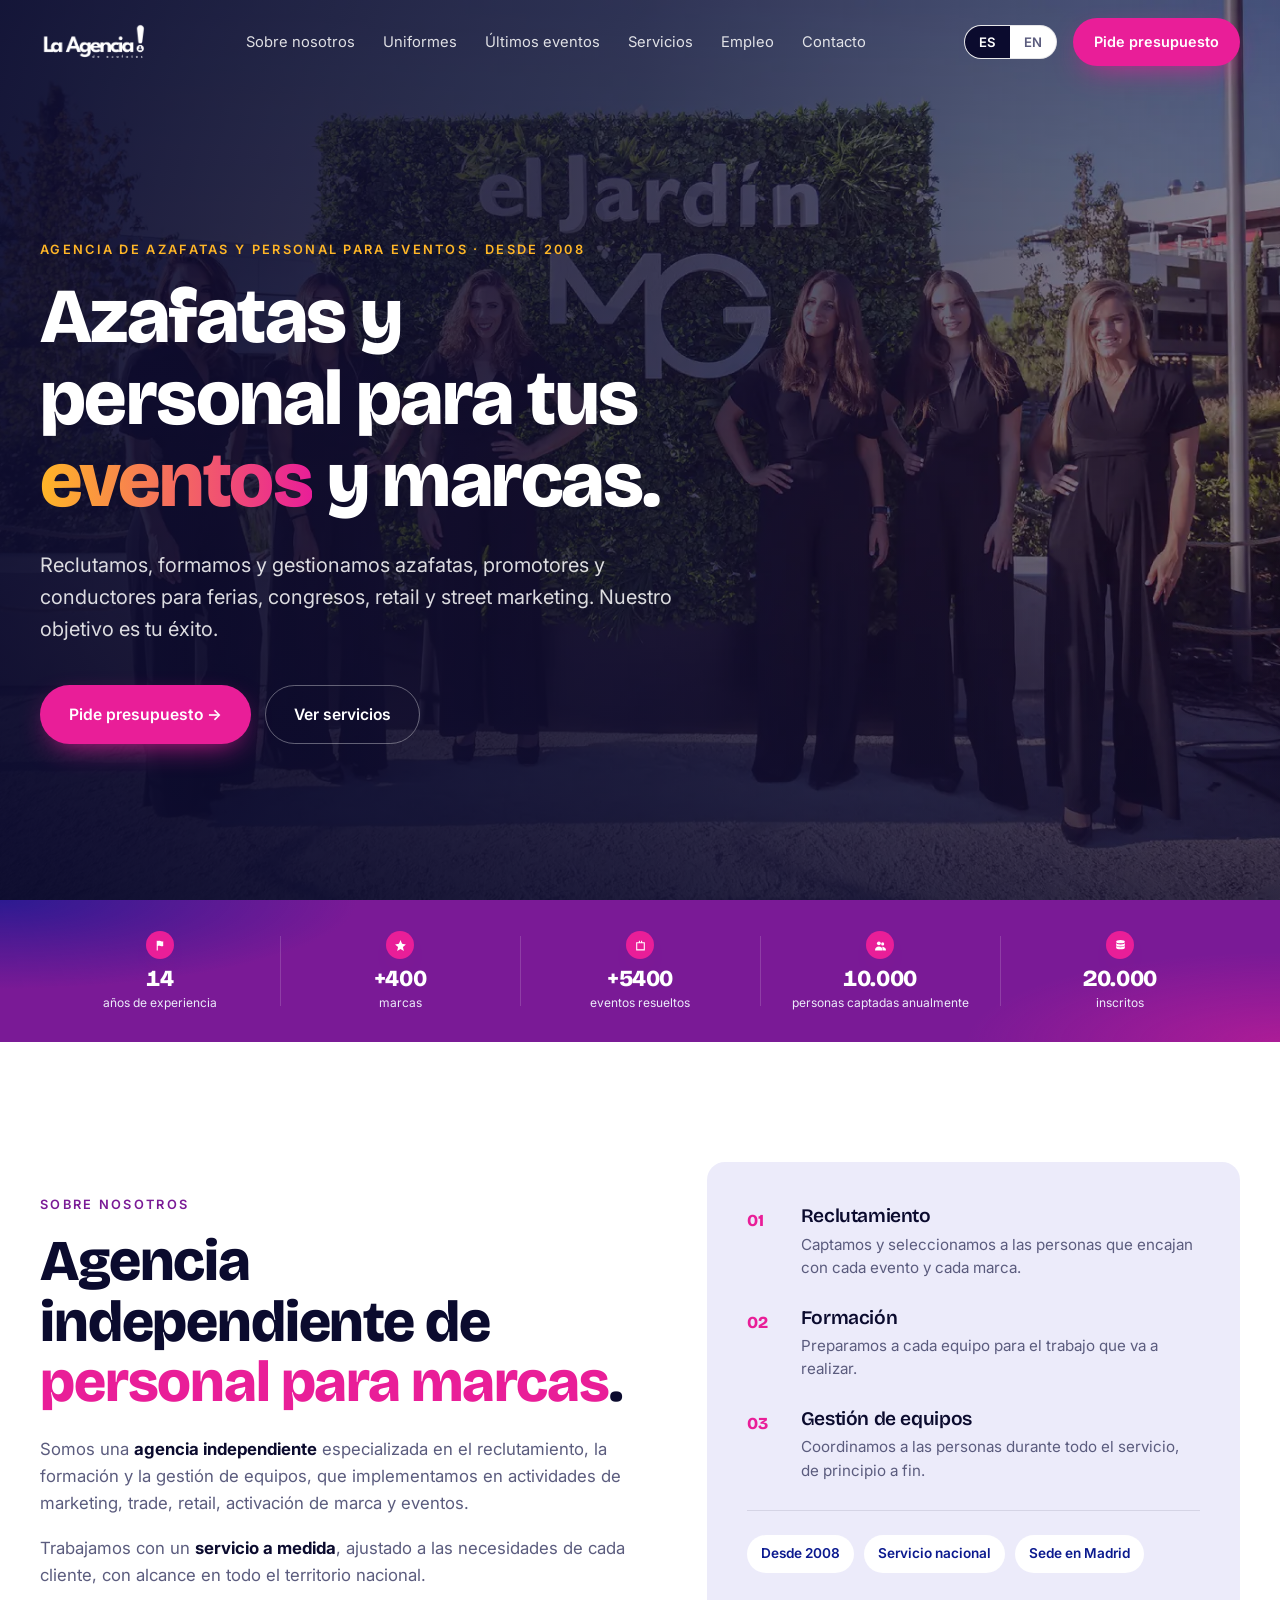
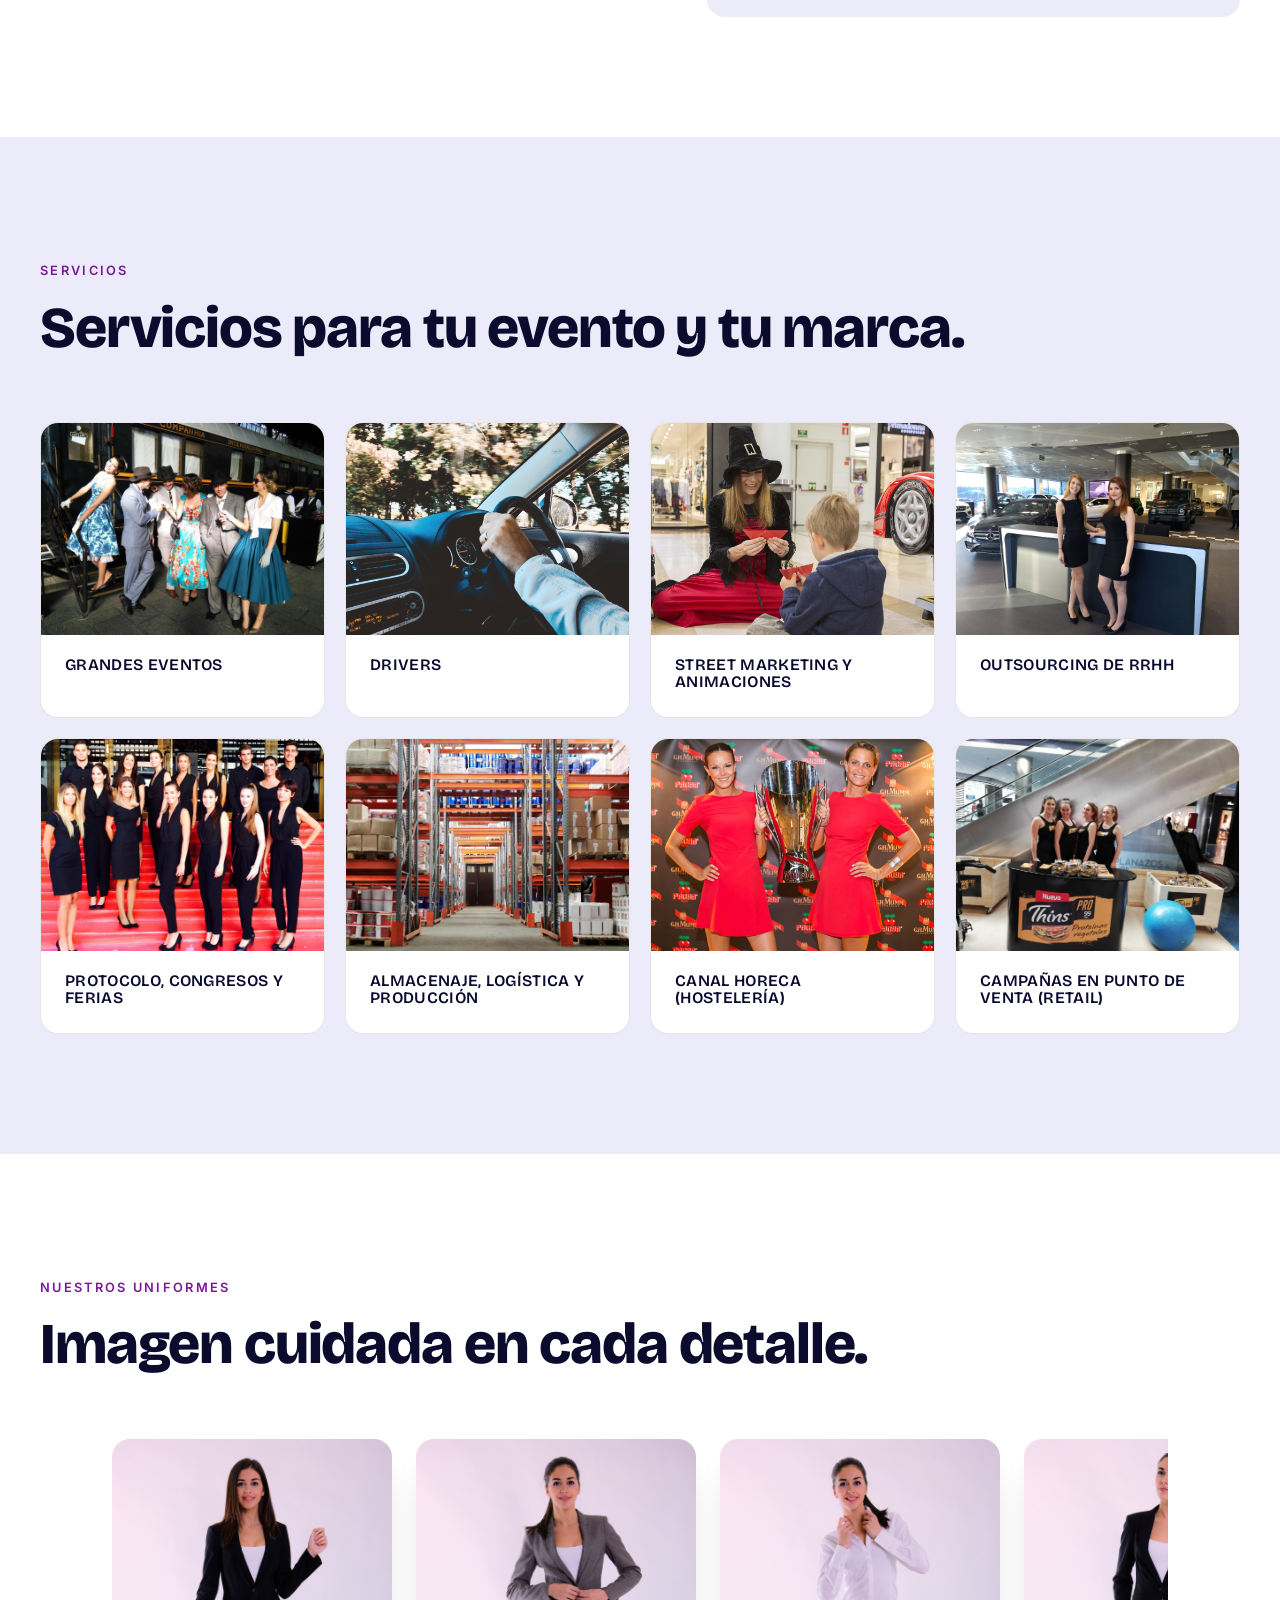
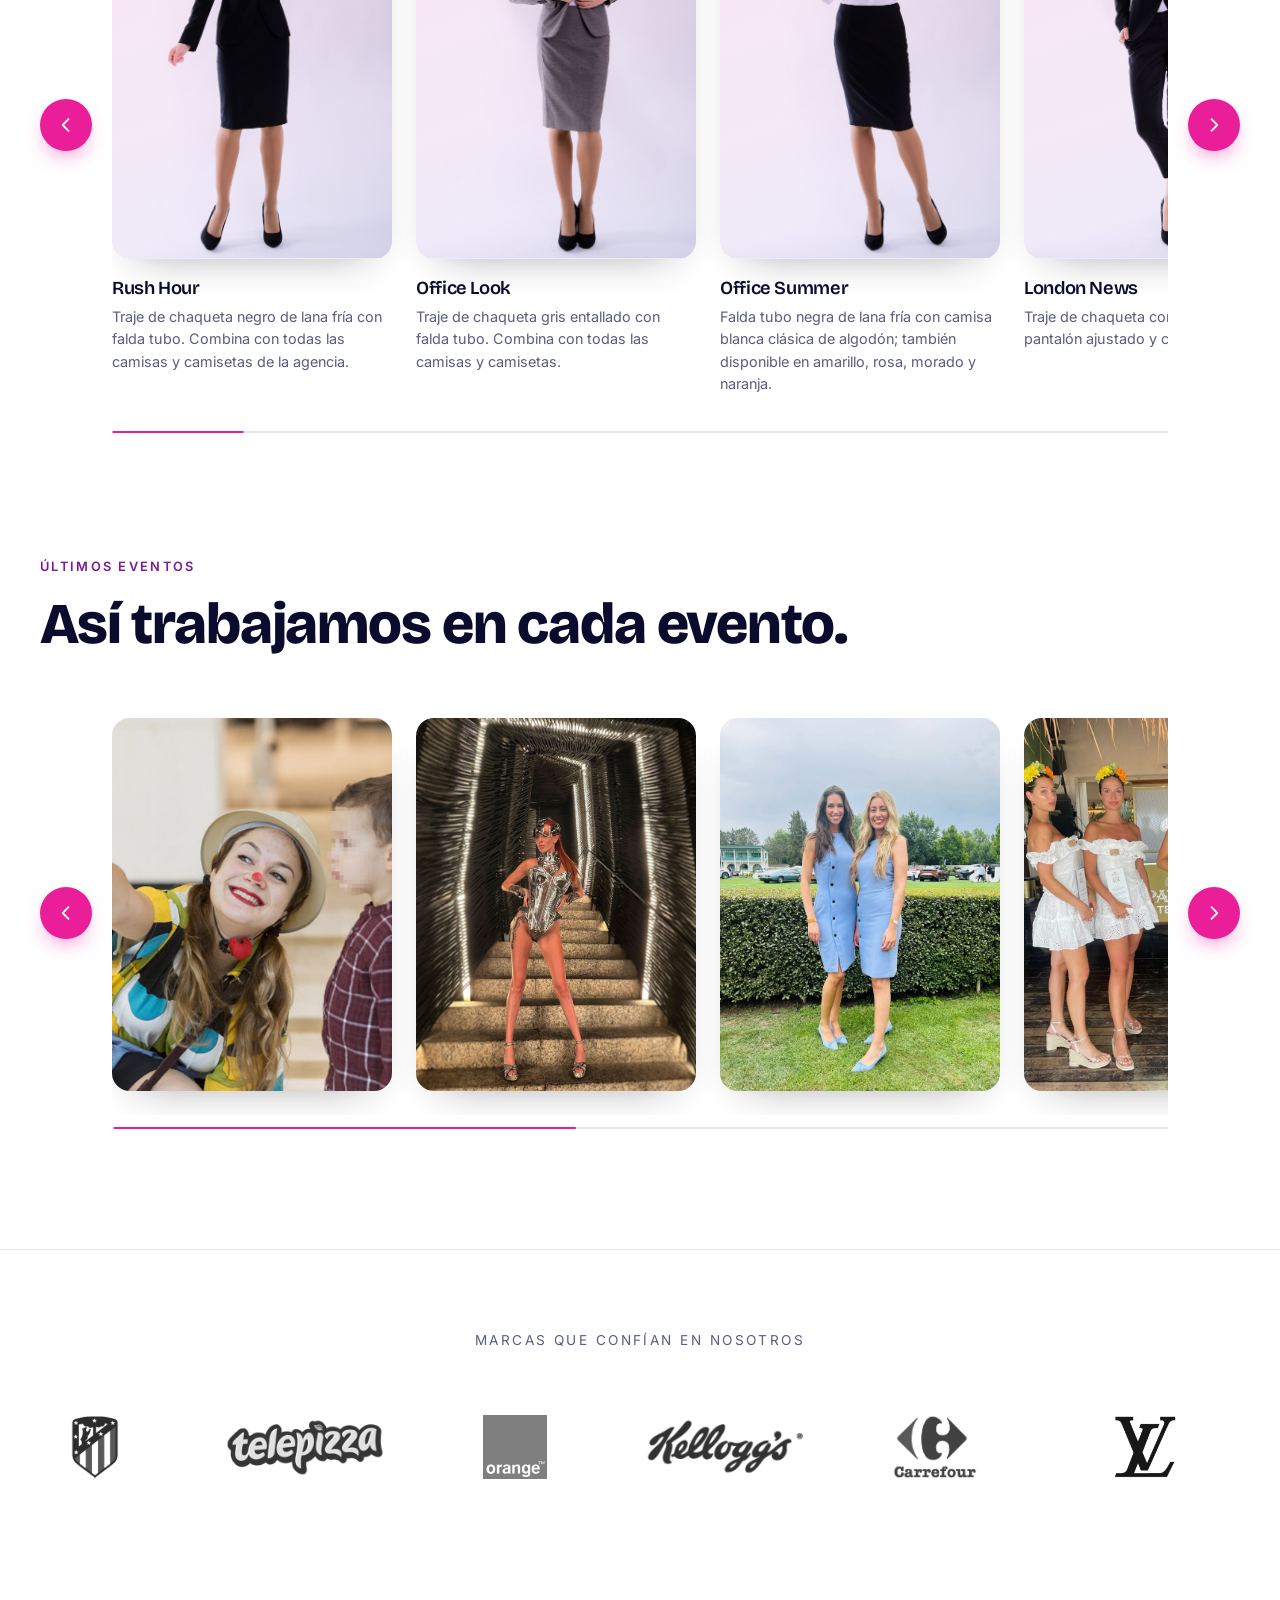
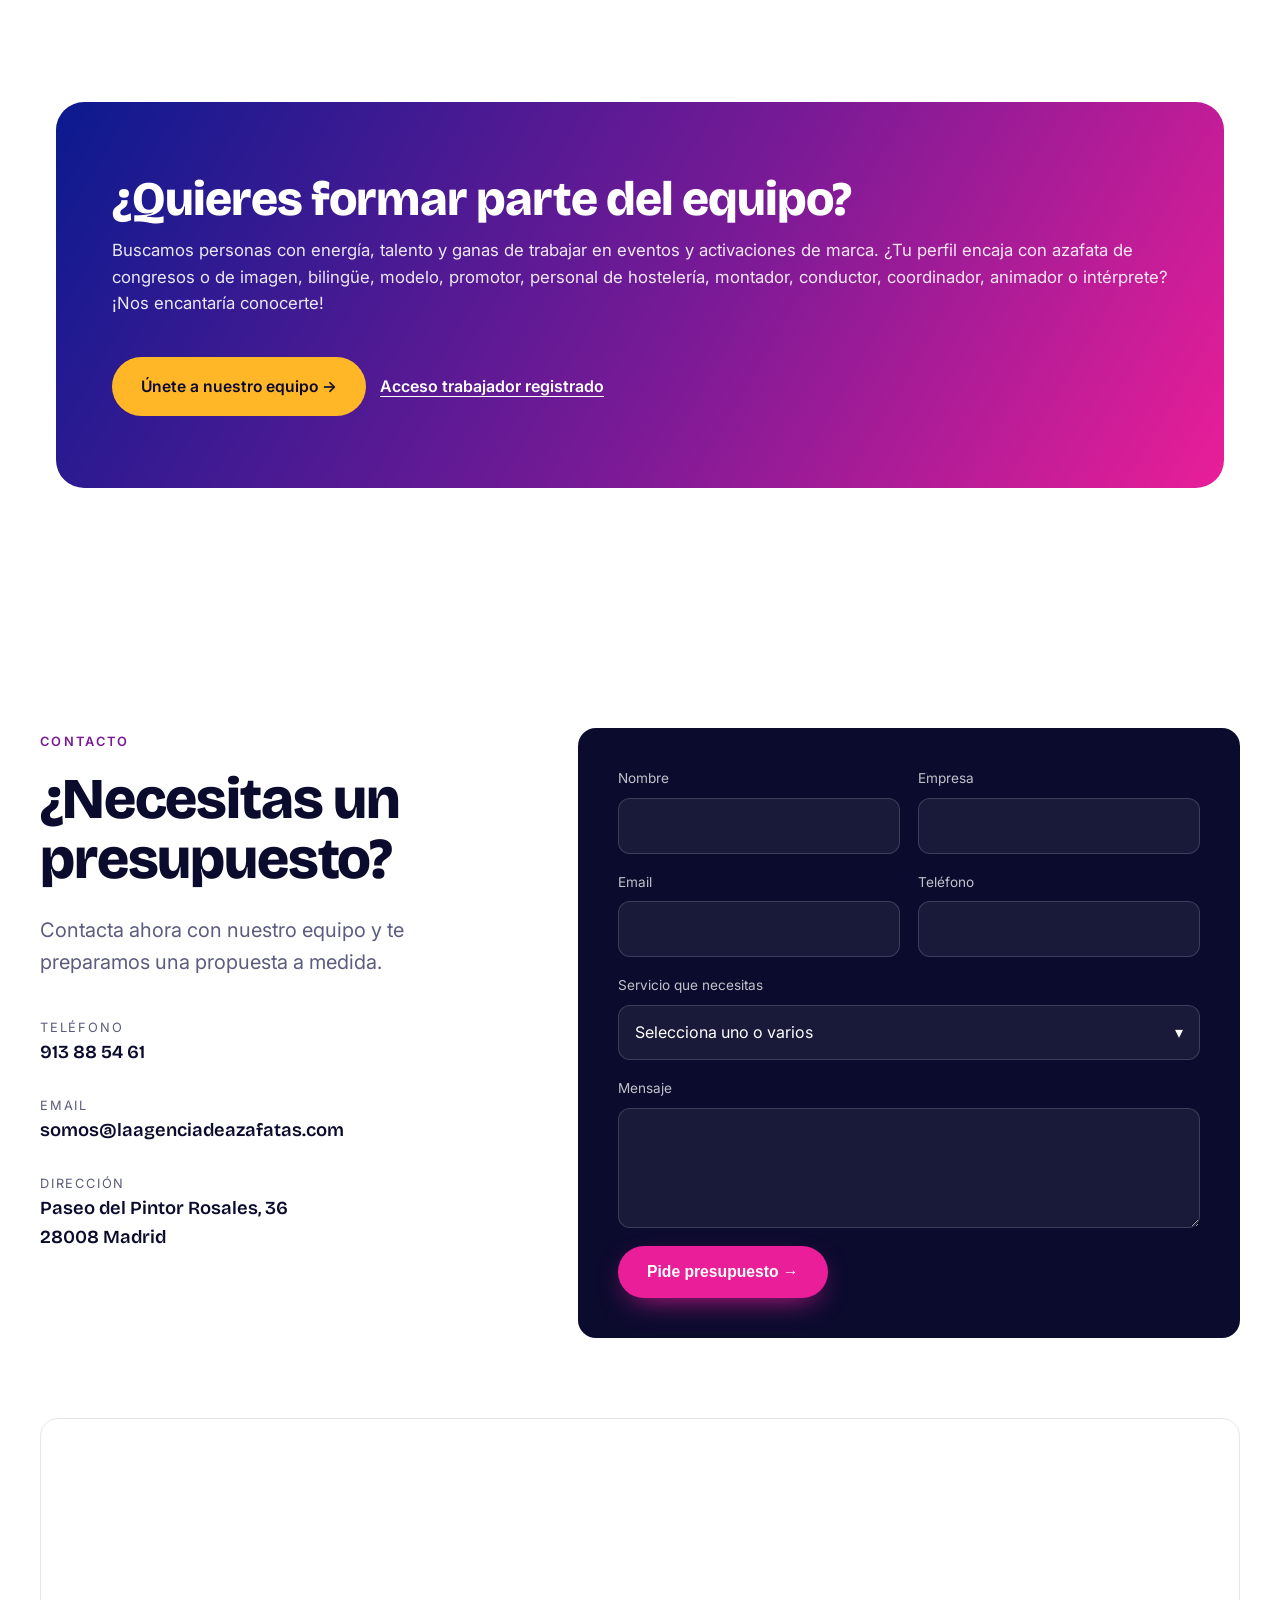
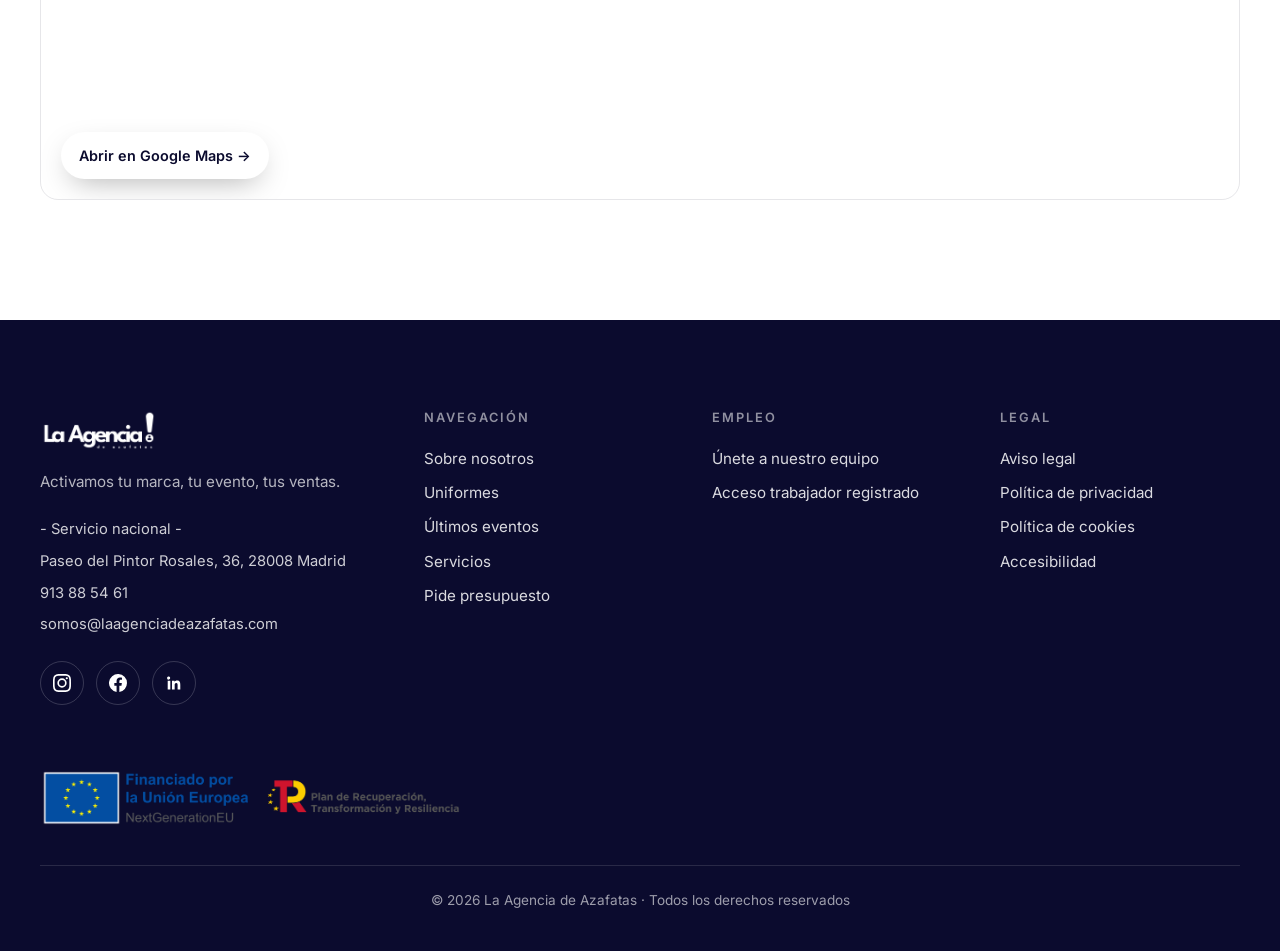
==== commit 82a36096: "Add files via upload" ====
--- a/index.html
+++ b/index.html
@@ -401,12 +401,23 @@
     .gallery li.has-photo span { display: none; }
 
     /* ---------- CARRUSEL DE UNIFORMES ---------- */
-    .uni-carousel { margin-top: 56px; }
-    .uni-controls {
-      display: flex;
-      justify-content: flex-end;
-      gap: 12px;
-      margin-bottom: 28px;
+    .uni-carousel {
+      margin-top: 56px;
+      display: grid;
+      grid-template-columns: 52px minmax(0, 1fr) 52px;
+      column-gap: 20px;
+      align-items: center;
+    }
+    /* Las flechas quedan a los lados del carrusel, a la misma altura que las fotos */
+    .uni-controls { display: contents; }
+    .uni-controls .uni-btn:first-child { grid-column: 1; grid-row: 1; }
+    .uni-controls .uni-btn:last-child { grid-column: 3; grid-row: 1; }
+    .uni-track { grid-column: 2; grid-row: 1; min-width: 0; }
+    .uni-progress { grid-column: 2; grid-row: 2; margin-top: 12px; }
+    @media (max-width: 560px) {
+      .uni-carousel { grid-template-columns: 40px minmax(0, 1fr) 40px; column-gap: 10px; }
+      .uni-btn { width: 40px; height: 40px; flex-basis: 40px; }
+      .uni-btn svg { width: 16px; height: 16px; }
     }
     .uni-btn {
       flex: 0 0 52px;
@@ -437,6 +448,44 @@
     }
     .uni-track::-webkit-scrollbar { display: none; }
     .uni-track:focus-visible { outline: 2px solid var(--accent); outline-offset: 4px; border-radius: var(--radius); }
+
+    /* Servicios: cuadrícula en escritorio y carrusel con flechas en móvil */
+    .services-carousel { display: block; }
+    .services-carousel .uni-controls,
+    .services-carousel .uni-progress { display: none; }
+    .services-grid.uni-track {
+      display: grid;
+      grid-template-columns: repeat(auto-fit, minmax(260px, 1fr));
+      gap: 20px;
+      overflow: visible;
+      padding: 0;
+      scroll-snap-type: none;
+    }
+    @media (max-width: 560px) {
+      .services-carousel {
+        display: grid;
+        grid-template-columns: 40px minmax(0, 1fr) 40px;
+        column-gap: 10px;
+        align-items: center;
+      }
+      .services-carousel .uni-controls { display: contents; }
+      .services-carousel .uni-btn:first-child { grid-column: 1; grid-row: 1; }
+      .services-carousel .uni-btn:last-child { grid-column: 3; grid-row: 1; }
+      .services-grid.uni-track {
+        grid-column: 2;
+        grid-row: 1;
+        display: flex;
+        gap: 16px;
+        min-width: 0;
+        overflow-x: auto;
+        scroll-snap-type: x mandatory;
+        scroll-behavior: smooth;
+        padding: 4px 2px 16px;
+        scrollbar-width: none;
+      }
+      .services-grid.uni-track > li { flex: 0 0 82%; scroll-snap-align: start; }
+      .services-carousel .uni-progress { display: block; grid-column: 2; grid-row: 2; margin-top: 12px; }
+    }
     .uni-card {
       flex: 0 0 min(280px, 78vw);
       scroll-snap-align: start;
@@ -488,22 +537,6 @@
       transition: transform .2s linear;
     }
 
-    /* ---------- PERFILES DENTRO DE LA SECCIÓN DE EMPLEO ---------- */
-    .join-profiles {
-      flex: 0 0 100%;
-      display: flex;
-      flex-wrap: wrap;
-      gap: 10px;
-      list-style: none;
-    }
-    .join-profiles li {
-      padding: 9px 18px;
-      border: 1px solid rgba(255, 255, 255, 0.4);
-      border-radius: 999px;
-      background: rgba(255, 255, 255, 0.12);
-      color: #fff;
-      font-size: 0.92rem;
-    }
 
     /* ---------- CLIENTS CAROUSEL ---------- */
     .clients { padding: 80px 0; border-top: 1px solid var(--line); overflow: hidden; }
@@ -560,7 +593,8 @@
       width: min(var(--max), calc(100% - 32px));
     }
     .join h2 { color: #fff; margin-bottom: 12px; font-size: clamp(2rem, 4vw, 3rem); }
-    .join p { font-size: 1.05rem; max-width: 520px; opacity: .9; }
+    .join > div:first-child { flex: 1 1 100%; }
+    .join p { font-size: 1.05rem; max-width: none; opacity: .9; }
     .join-actions { display: flex; flex-wrap: wrap; gap: 14px; align-items: center; }
     .join .btn { background: var(--gold); color: var(--ink); box-shadow: none; }
     .join .btn:hover { transform: translateY(-3px); filter: brightness(1.06); }
@@ -917,7 +951,12 @@
         <span class="eyebrow reveal" data-i18n="servicesEyebrow">Servicios</span>
         <h2 class="reveal" style="--d:.1s" data-i18n="servicesTitle">Servicios para tu evento y tu marca.</h2>
       </div>
-      <ul class="services-grid">
+      <div class="uni-carousel services-carousel">
+        <div class="uni-controls">
+          <button class="uni-btn" type="button" data-dir="-1" aria-label="Anterior"><svg viewBox="0 0 24 24" aria-hidden="true"><path d="M15 5l-7 7 7 7" fill="none" stroke="currentColor" stroke-width="2.2" stroke-linecap="round" stroke-linejoin="round"/></svg></button>
+          <button class="uni-btn" type="button" data-dir="1" aria-label="Siguiente"><svg viewBox="0 0 24 24" aria-hidden="true"><path d="M9 5l7 7-7 7" fill="none" stroke="currentColor" stroke-width="2.2" stroke-linecap="round" stroke-linejoin="round"/></svg></button>
+        </div>
+        <ul class="services-grid uni-track">
         <li class="service-card reveal" style="--d:0s"><div class="service-img"><img src="Servicios/2dbef56e07b8b94079e725188aee448a_56afbd3e3660d1237daa185cbe2c6636_img_3183.jfif" alt="" data-i18n-alt="s1" loading="lazy"></div><div class="service-body"><h3 data-i18n="s1">Grandes eventos</h3></div></li>
         <li class="service-card reveal" style="--d:.08s"><div class="service-img"><img src="Servicios/drivers.webp" alt="" data-i18n-alt="s2" loading="lazy"></div><div class="service-body"><h3 data-i18n="s2">Drivers</h3></div></li>
         <li class="service-card reveal" style="--d:.16s"><div class="service-img"><img src="Servicios/dad6a4a444bfcdfa9a07a460f5a446c1_ae077a4d389546cde4f3eadfffbea81b_animacion-ninos-territorio-imaginamarzo021.jpg" alt="" data-i18n-alt="s3" loading="lazy"></div><div class="service-body"><h3 data-i18n="s3">Street marketing y animaciones</h3></div></li>
@@ -926,7 +965,9 @@
         <li class="service-card reveal" style="--d:.4s"><div class="service-img"><img src="Servicios/03a4c4aa38fe58eb4256bb039677841d_8a8afc6dacc6ae47f18985584948cb28_pexels-tiger-lily-4483610-1-.jpg" alt="" data-i18n-alt="s6" loading="lazy"></div><div class="service-body"><h3 data-i18n="s6">Almacenaje, logística y producción</h3></div></li>
         <li class="service-card reveal" style="--d:.48s"><div class="service-img"><img src="Servicios/canalhoreca.webp" alt="" data-i18n-alt="s7" loading="lazy"></div><div class="service-body"><h3 data-i18n="s7">Canal HORECA (hostelería)</h3></div></li>
         <li class="service-card reveal" style="--d:.56s"><div class="service-img"><img src="Servicios/79c186d3df232aff1408634c3cb9a6cc_7f90228e8d027afab6ec1632c4a3d11f_promotoras-cc-el-saler-vlc-todas.jpg" alt="" data-i18n-alt="s8" loading="lazy"></div><div class="service-body"><h3 data-i18n="s8">Campañas en punto de venta (retail)</h3></div></li>
-      </ul>
+        </ul>
+        <div class="uni-progress"><div class="uni-progress-fill"></div></div>
+      </div>
     </div>
   </section>
 
@@ -985,25 +1026,12 @@
       <div class="join reveal">
         <div>
           <h2 data-i18n="joinTitle">¿Quieres formar parte del equipo?</h2>
-          <p data-i18n="joinText">Buscamos personas con energía, talento y ganas de trabajar en eventos y activaciones de marca.</p>
+          <p data-i18n="joinText">Buscamos personas con energía, talento y ganas de trabajar en eventos y activaciones de marca. ¿Tu perfil encaja con azafata de congresos o de imagen, bilingüe, modelo, promotor, personal de hostelería, montador, conductor, coordinador, animador o intérprete? ¡Nos encantaría conocerte!</p>
         </div>
         <div class="join-actions">
           <a href="https://laagenciadeazafatas.com/gestion/signin" class="btn" target="_blank" rel="noopener" data-i18n="joinCta">Únete a nuestro equipo →</a>
           <a href="https://laagenciadeazafatas.com/gestion" class="text-link" target="_blank" rel="noopener" data-i18n="joinLogin">Acceso trabajador registrado</a>
         </div>
-        <ul class="join-profiles">
-          <li data-i18n="p1">Azafatos de congresos</li>
-          <li data-i18n="p2">Azafatos de imagen</li>
-          <li data-i18n="p3">Azafatos bilingües</li>
-          <li data-i18n="p4">Modelos</li>
-          <li data-i18n="p5">Promotores</li>
-          <li data-i18n="p6">Personal de hostelería</li>
-          <li data-i18n="p7">Montadores / técnicos</li>
-          <li data-i18n="p8">Conductores</li>
-          <li data-i18n="p9">Coordinadores</li>
-          <li data-i18n="p10">Animadores / actores</li>
-          <li data-i18n="p11">Intérpretes</li>
-        </ul>
       </div>
     </div>
   </section>
@@ -1195,7 +1223,7 @@
           p9: 'Coordinadores', p10: 'Animadores / actores', p11: 'Intérpretes',
           clientsLabel: 'Marcas que confían en nosotros',
           joinTitle: '¿Quieres formar parte del equipo?',
-          joinText: 'Buscamos personas con energía, talento y ganas de trabajar en eventos y activaciones de marca.',
+          joinText: 'Buscamos personas con energía, talento y ganas de trabajar en eventos y activaciones de marca. ¿Tu perfil encaja con azafata de congresos o de imagen, bilingüe, modelo, promotor, personal de hostelería, montador, conductor, coordinador, animador o intérprete? ¡Nos encantaría conocerte!',
           joinCta: 'Únete a nuestro equipo →', joinCtaShort: 'Únete a nuestro equipo',
           joinLogin: 'Acceso trabajador registrado',
           contactEyebrow: 'Contacto', contactTitle: '¿Necesitas un presupuesto?',
@@ -1245,7 +1273,7 @@
           p9: 'Coordinators', p10: 'Entertainers / actors', p11: 'Interpreters',
           clientsLabel: 'Brands that trust us',
           joinTitle: 'Want to join the team?',
-          joinText: 'We are looking for people with energy, talent and a drive to work on events and brand activations.',
+          joinText: 'We are looking for people with energy, talent and a drive to work on events and brand activations. Does your profile fit congress, image or bilingual hostess, model, promoter, hospitality staff, technician, driver, coordinator, entertainer or interpreter? We would love to meet you!',
           joinCta: 'Join our team →', joinCtaShort: 'Join our team',
           joinLogin: 'Registered worker login',
           contactEyebrow: 'Contact', contactTitle: 'Need a quote?',
